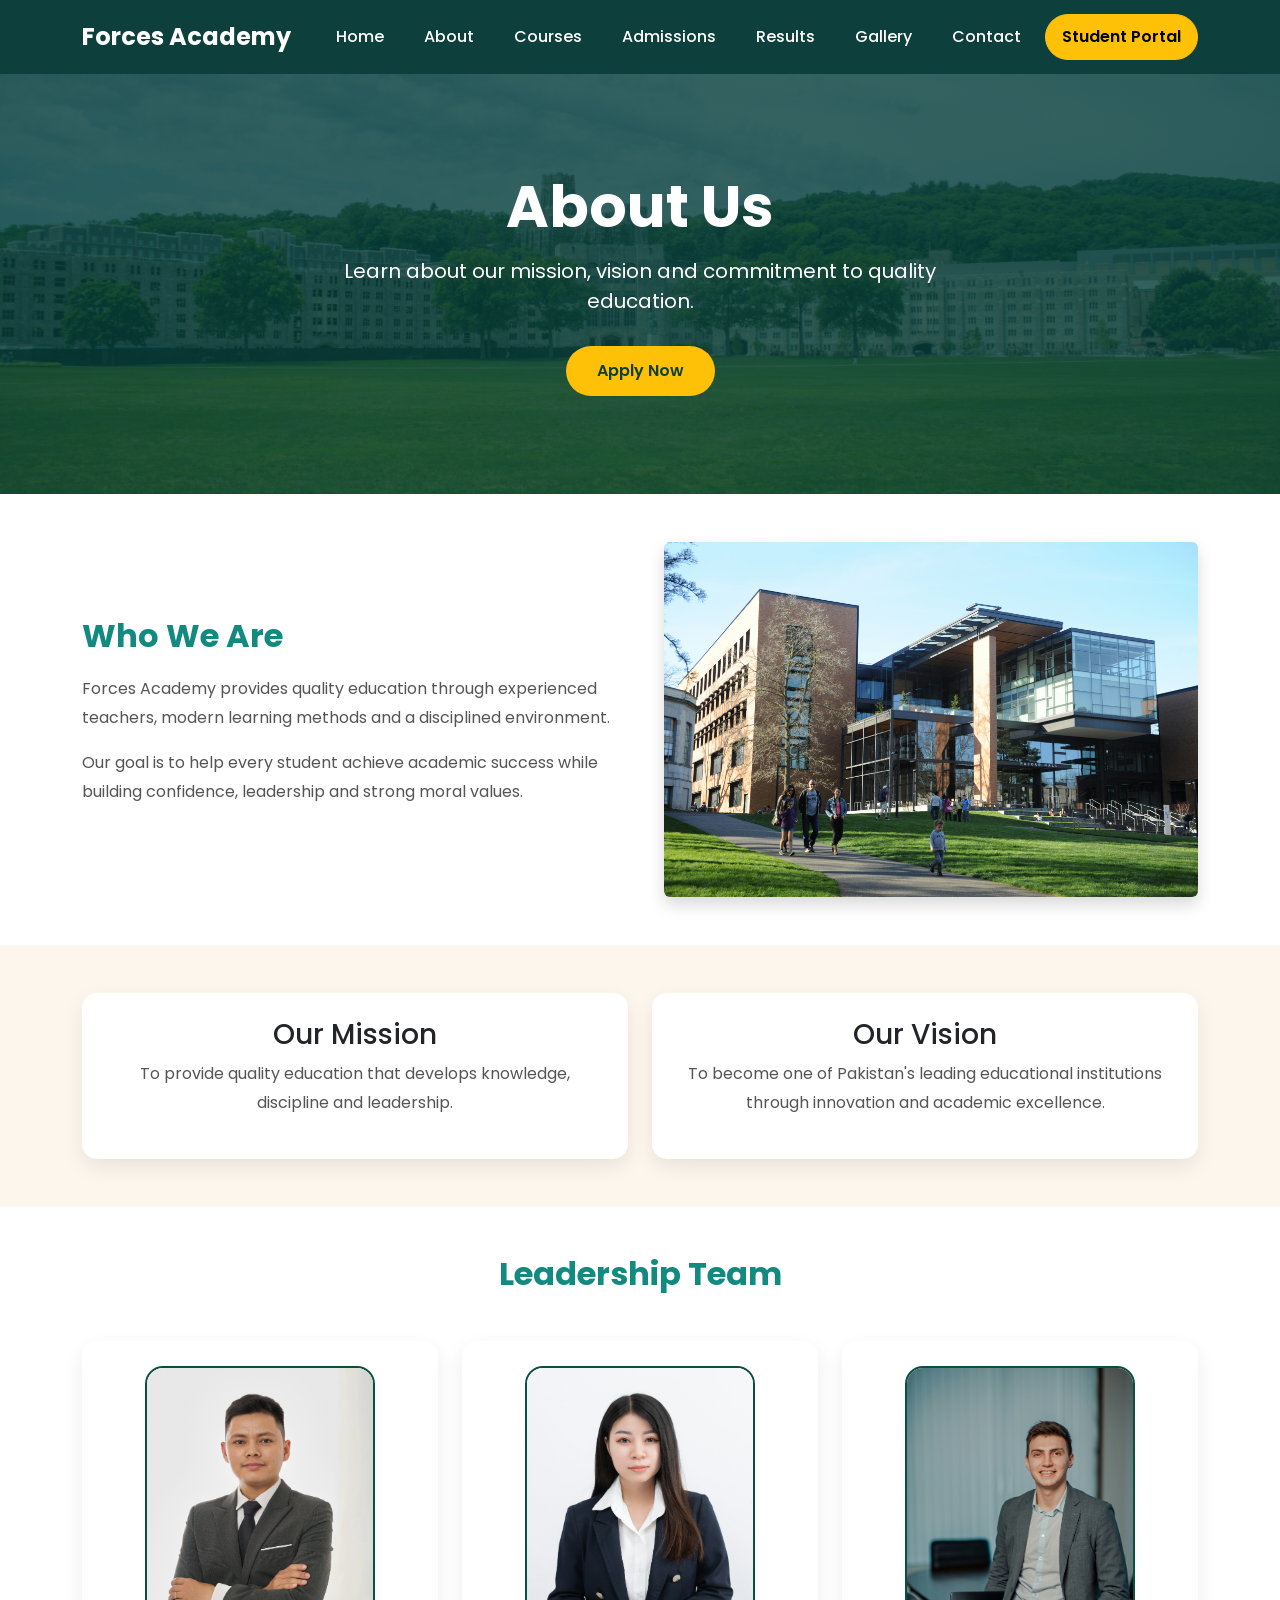
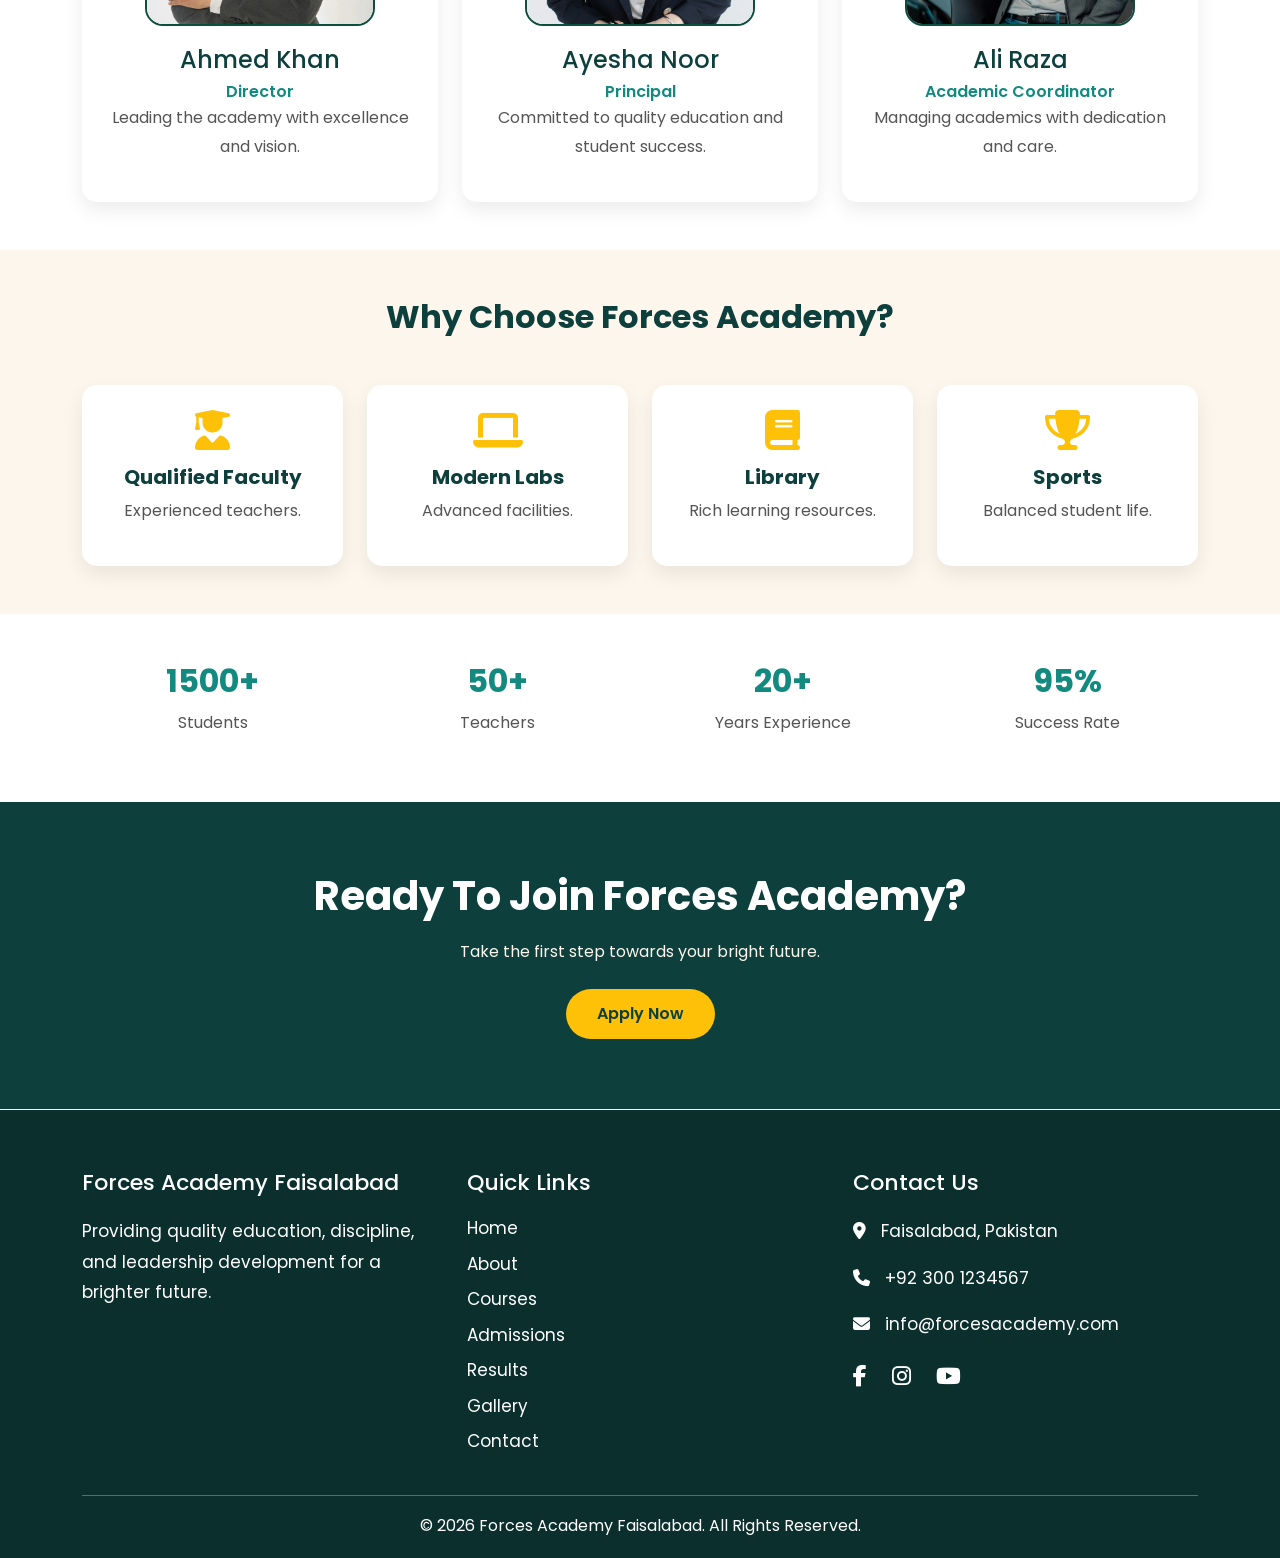
==== about.html @ d1ed2ea7 "Updated home stats section with animated counters" ====
<!DOCTYPE html>
<html lang="en">
<head>
  <meta charset="UTF-8">
  <meta name="viewport" content="width=device-width, initial-scale=1.0">
  <title>About - Forces Academy</title>

  <link href="https://cdn.jsdelivr.net/npm/bootstrap@5.3.7/dist/css/bootstrap.min.css" rel="stylesheet">
  <link rel="stylesheet" href="css/style.css">
  <link rel="stylesheet" href="https://cdnjs.cloudflare.com/ajax/libs/font-awesome/6.5.2/css/all.min.css">
<link rel="preconnect" href="https://fonts.googleapis.com">
<link rel="preconnect" href="https://fonts.gstatic.com" crossorigin>
<link href="https://fonts.googleapis.com/css2?family=Poppins:wght@300;400;500;600;700&display=swap" rel="stylesheet">
</head>
<body>
<!-- Navbar -->
<nav class="navbar navbar-expand-lg custom-navbar">

    <div class="container">

        <!-- Logo -->
        <a class="navbar-brand fw-bold" href="index.html">
            Forces Academy
        </a>

        <!-- Mobile Hamburger Button -->
        <button class="navbar-toggler" type="button"
                data-bs-toggle="collapse"
                data-bs-target="#navMenu">

            <span class="navbar-toggler-icon"></span>

        </button>

        <!-- Navigation Links -->
        <div class="collapse navbar-collapse" id="navMenu">

            <ul class="navbar-nav ms-auto align-items-lg-center gap-lg-2">

                <li class="nav-item">
                    <a class="nav-link active" href="index.html">Home</a>
                </li>

                <li class="nav-item">
                    <a class="nav-link" href="about.html">About</a>
                </li>

                <li class="nav-item">
                    <a class="nav-link" href="courses.html">Courses</a>
                </li>

                <li class="nav-item">
                    <a class="nav-link" href="admissions.html">Admissions</a>
                </li>

                <li class="nav-item">
                    <a class="nav-link" href="results.html">Results</a>
                </li>

                <li class="nav-item">
                    <a class="nav-link" href="gallery.html">Gallery</a>
                </li>

                <li class="nav-item">
                    <a class="nav-link" href="contact.html">Contact</a>
                </li>

                <!-- Student Portal Button -->
                <li class="nav-item">
                    <a class="btn btn-warning fw-semibold px-3" href="#">
                        Student Portal
                    </a>
                </li>

            </ul>

        </div>

    </div>

</nav>
<!-- ================= about ================= -->
<!-- ================= ABOUT PAGE BANNER ================= -->

<section class="page-banner">

    <div class="banner-overlay"></div>

    <div class="container banner-content text-center">

        <h1>About Us</h1>

        <p>
            Learn about our mission, vision and commitment to quality education.
        </p>

        <a href="admissions.html" class="btn banner-btn">
            Apply Now
        </a>

    </div>

</section>

<!-- ================= WHO WE ARE ================= -->

<section class="section-light py-5">

<div class="container">

<div class="row align-items-center g-5">

<div class="col-lg-6">

<h2 class="section-heading">Who We Are</h2>

<p>
Forces Academy provides quality education through experienced teachers,
modern learning methods and a disciplined environment.
</p>

<p>
Our goal is to help every student achieve academic success while building
confidence, leadership and strong moral values.
</p>

</div>

<div class="col-lg-6">

<img src="images/about.jpg"
class="img-fluid rounded shadow"
alt="About Academy">

</div>

</div>

</div>

</section>

<!-- ================= MISSION & VISION ================= -->

<section class="section-grey py-5">

<div class="container">

<div class="row g-4">

<div class="col-md-6">

<div class="info-card">

<h3>Our Mission</h3>

<p>
To provide quality education that develops knowledge,
discipline and leadership.
</p>

</div>

</div>

<div class="col-md-6">

<div class="info-card">

<h3>Our Vision</h3>

<p>
To become one of Pakistan's leading educational institutions
through innovation and academic excellence.
</p>

</div>

</div>

</div>

</div>

</section>

<!-- ================= LEADERSHIP ================= -->

<section class="section-light py-5">

<div class="container">

<h2 class="section-heading text-center mb-5">

Leadership Team

</h2>

<div class="row g-4">

<div class="col-md-4">

<div class="team-card">

<img src="images/director.jpg"
alt="Director">

<h4>Ahmed Khan</h4>

<span>Director</span>

<p>
Leading the academy with excellence and vision.
</p>

</div>

</div>

<div class="col-md-4">

<div class="team-card">

<img src="images/principal.jpg"
alt="Principal">

<h4>Ayesha Noor</h4>

<span>Principal</span>

<p>
Committed to quality education and student success.
</p>

</div>

</div>

<div class="col-md-4">

<div class="team-card">

<img src="images/coordinator.jpg"
alt="Coordinator">

<h4>Ali Raza</h4>

<span>Academic Coordinator</span>

<p>
Managing academics with dedication and care.
</p>

</div>

</div>

</div>

</div>

</section>

<!-- ================= WHY CHOOSE US ================= -->

<section class="section-grey py-5">

<div class="container">

<h2 class="section-heading text-center mb-5">

Why Choose Forces Academy?

</h2>

<div class="row g-4">

<div class="col-md-3">

<div class="feature-card">

<i class="fas fa-user-graduate"></i>

<h5>Qualified Faculty</h5>

<p>Experienced teachers.</p>

</div>

</div>

<div class="col-md-3">

<div class="feature-card">

<i class="fas fa-laptop"></i>

<h5>Modern Labs</h5>

<p>Advanced facilities.</p>

</div>

</div>

<div class="col-md-3">

<div class="feature-card">

<i class="fas fa-book"></i>

<h5>Library</h5>

<p>Rich learning resources.</p>

</div>

</div>

<div class="col-md-3">

<div class="feature-card">

<i class="fas fa-trophy"></i>

<h5>Sports</h5>

<p>Balanced student life.</p>

</div>

</div>

</div>

</div>

</section>

<!-- ================= STATISTICS ================= -->

<section class="section-light py-5">

<div class="container">

<div class="row text-center">

<div class="col-6 col-md-3">

<h2>1500+</h2>

<p>Students</p>

</div>

<div class="col-6 col-md-3">

<h2>50+</h2>

<p>Teachers</p>

</div>

<div class="col-6 col-md-3">

<h2>20+</h2>

<p>Years Experience</p>

</div>

<div class="col-6 col-md-3">

<h2>95%</h2>

<p>Success Rate</p>

</div>

</div>

</div>

</section>

<!-- ================= CALL TO ACTION ================= -->

<section class="cta-section">

<div class="container text-center">

<h2>

Ready To Join Forces Academy?

</h2>

<p>

Take the first step towards your bright future.

</p>

<a href="admissions.html"
class="btn banner-btn">

Apply Now

</a>

</div>

</section>
<!-- Footer -->
<footer class="site-footer">
  <div class="container">

    <div class="footer-content">

      <!-- About -->
      <div class="footer-col">

        <h3>Forces Academy Faisalabad</h3>

        <p>
          Providing quality education, discipline, and leadership development
          for a brighter future.
        </p>

      </div>

      <!-- Quick Links -->
      <div class="footer-col">

        <h3>Quick Links</h3>

        <ul class="footer-links">

          <li><a href="index.html">Home</a></li>

          <li><a href="about.html">About</a></li>

          <li><a href="courses.html">Courses</a></li>

          <li><a href="admissions.html">Admissions</a></li>

          <li><a href="results.html">Results</a></li>

          <li><a href="gallery.html">Gallery</a></li>

          <li><a href="contact.html">Contact</a></li>

        </ul>

      </div>

      <!-- Contact -->
      <div class="footer-col">

        <h3>Contact Us</h3>

        <p>
          <i class="fas fa-map-marker-alt"></i>
          Faisalabad, Pakistan
        </p>

        <p>
          <i class="fas fa-phone"></i>
          +92 300 1234567
        </p>

        <p>
          <i class="fas fa-envelope"></i>
          info@forcesacademy.com
        </p>

        <div class="social-links">

          <!-- Facebook -->
          <a href="https://www.facebook.com/forcesacademyfaisalabad"
             target="_blank"
             aria-label="Facebook">

             <i class="fab fa-facebook-f"></i>

          </a>

          <!-- Instagram -->
          <a href="https://www.instagram.com/forcesacademyfaisalabad"
             target="_blank"
             aria-label="Instagram">

             <i class="fab fa-instagram"></i>

          </a>

          <!-- YouTube -->
          <a href="https://www.youtube.com/@forcesacademyfaisalabad"
             target="_blank"
             aria-label="YouTube">

             <i class="fab fa-youtube"></i>

          </a>

        </div>

      </div>

    </div>

    <div class="footer-bottom">

      <p>&copy; 2026 Forces Academy Faisalabad. All Rights Reserved.</p>

    </div>

  </div>
</footer>
<script src="https://cdn.jsdelivr.net/npm/bootstrap@5.3.7/dist/js/bootstrap.bundle.min.js"></script>
<script src="js/main.js"></script>

</body>
---- css/style.css ----
*{
    margin:0;
    padding:0;
    box-sizing:border-box;
}

body{
    font-family:'Poppins',sans-serif;
}
.btn-warning{
    border-radius:30px;
    padding:10px 25px;
}

.btn-outline-light{
    border-radius:30px;
    padding:10px 25px;
}

/* Navbar */

.custom-navbar{
    background-color: #0d3f3c;
    padding: 14px 0;
    
}

.custom-navbar .navbar-brand{
    color: #ffffff;
    font-weight: 700;
    font-size: 24px;   
}

.custom-navbar .navbar-brand:hover{
    color: #ffffff;
}

.custom-navbar .navbar-nav{
    gap: 9px;   /* links ke darmiyan controlled gap */
}

.custom-navbar .nav-link{
    color: #ffffff !important;
    font-size: 1rem;
    font-weight: 500;
    margin: 0 8px;
}
.custom-navbar .nav-link:hover{
    color: #ffc107 !important;
}

.portal-btn{
    background-color: #ffc107;
    color: #000;
    font-weight: 600;
    padding: 10px 22px;
    border-radius: 30px;
    text-decoration: none;
    margin-left: 18px;
    display: inline-block;
}

.portal-btn:hover{
    background-color: #e0a800;
    color: #000;
}
/*=========================================
            HERO SECTION
=========================================*/

.hero-section{
    position:relative;
   background: url("../images/banner.jpg") center center/cover no-repeat;
    min-height:90vh;
    display:flex;
    align-items:center;
    overflow:hidden;
    animation:heroZoom 18s ease-in-out infinite alternate;
}

.hero-content{
    position:relative;
    z-index:2;
    padding:120px 0 100px;
}

.hero-tag{
    display:inline-block;
    background:#FFC107;
    color:#0D3F3C;
    padding:8px 18px;
    border-radius:30px;
    font-weight:600;
    margin-bottom:20px;
}

.hero-section h1{
    color:#fff;
    font-size:55px;
    font-weight:700;
    line-height:1.2;
    margin-bottom:20px;
    text-shadow:0 4px 15px rgba(0,0,0,.35);
}

.hero-section p{
    color:#FDF6EC;
    font-size:18px;
    margin-bottom:30px;
    max-width:600px;
}

.hero-buttons{
    display:flex;
    gap:15px;
    flex-wrap:wrap;
}

.hero-btn-outline{
    border:2px solid #fff;
    color:#fff;
    padding:12px 28px;
    border-radius:30px;
    text-decoration:none;
    transition:.3s;
}

.hero-btn-outline:hover{
    background:#fff;
    color:#0D3F3C;
    transform:translateY(-3px);
}



/*=========================================
            HERO CARD
=========================================*/

.hero-card{
    background:rgba(255,255,255,.12);
    backdrop-filter:blur(10px);
    border:1px solid rgba(255,255,255,.25);
    border-radius:20px;
    padding:35px;
    color:#fff;
    box-shadow:0 10px 25px rgba(0,0,0,.25);
    animation:floatCard 4s ease-in-out infinite;
}

.hero-card h3{
    margin:15px 0;
    font-weight:700;
}

.hero-card hr{
    border-color:rgba(255,255,255,.3);
}

.hero-list{
    display:flex;
    justify-content:space-between;
    text-align:center;
    margin-top:20px;
}

.hero-list h4{
    color:#FFC107;
    font-weight:700;
}

.hero-list span{
    font-size:14px;
}


/*=========================================
            QUICK STATS
=========================================*/

.quick-stats{
    margin-top:-70px;
    position:relative;
    z-index:10;
}

.stat-card{
    background:#fff;
    padding:24px;
    border-radius:18px;
    text-align:center;
    box-shadow:0 8px 20px rgba(0,0,0,.08);
    transition:.3s;
    height:100%;
}

.stat-card:hover{
    background:#0D3F3C;
    transform:translateY(-10px) scale(1.03);
    box-shadow:0 18px 35px rgba(0,0,0,.18);
}

.stat-card i{
    font-size:34px;
    color:#128A80;
    margin-bottom:18px;
    transition:.4s;
}
.stat-card h3{
    color:#0D3F3C;
    font-weight:700;
}

.stat-card p{
    color:#666;
    margin:0;
}

.stat-card:hover i,
.stat-card:hover h3,
.stat-card:hover p{
    color:#fff;
}

.stat-card:hover i{
   transform:translateY(-6px);
}

.stat-card h3{
    font-size:34px;
    font-weight:700;
    transition:.3s;
}

.stat-card p{
    font-size:16px;
    margin:0;
}
/*=========================================
            HOME LIST
=========================================*/

.home-list{
    list-style:none;
    padding:0;
    margin:25px 0;
}

.home-list li{
    margin-bottom:12px;
    color:#555;
}

.home-list i{
    color:#128A80;
    margin-right:10px;
}


/*=========================================
            FEATURE CARD
=========================================*/

.feature-card,
.mini-course-card,
.achievement-card{
    background:#fff;
    padding:30px 25px;
    border-radius:18px;
    text-align:center;
    box-shadow:0 8px 20px rgba(0,0,0,.08);
    transition:.3s;
    height:100%;
}

.feature-card:hover,
.mini-course-card:hover,
.achievement-card:hover{
    background:#0D3F3C;
    transform:translateY(-8px);
}

.feature-card i{
    font-size:40px;
    color:#128A80;
    margin-bottom:15px;
}

.feature-card h5,
.mini-course-card h4,
.achievement-card h2{
    color:#0D3F3C;
    font-weight:700;
}

.feature-card p,
.mini-course-card p,
.achievement-card p{
    color:#666;
}

.feature-card:hover i,
.feature-card:hover h5,
.feature-card:hover p,
.mini-course-card:hover h4,
.mini-course-card:hover p,
.achievement-card:hover h2,
.achievement-card:hover p{
    color:#fff;
}


/*=========================================
            TESTIMONIAL
=========================================*/

.testimonial-box{
    background:#fff;
    max-width:750px;
    margin:auto;
    padding:40px;
    border-radius:20px;
    box-shadow:0 8px 20px rgba(0,0,0,.08);
}

.testimonial-box p{
    font-size:18px;
    color:#555;
    font-style:italic;
}

.testimonial-box h5{
    color:#0D3F3C;
    margin-top:20px;
}

.rating{
    color:#FFC107;
    font-size:22px;
}


/*=========================================
            GALLERY PREVIEW
=========================================*/

.gallery-preview{
    width:100%;
    height:260px;
    object-fit:cover;
    transition:.4s;
    box-shadow:0 8px 20px rgba(0,0,0,.08);
}

.gallery-preview:hover{
    transform:scale(1.05);
}


/*=========================================
            LINKS
=========================================*/

.view-link{
    color:#128A80;
    font-weight:600;
    text-decoration:none;
}

.view-link:hover{
    color:#0D3F3C;
}


/*=========================================
            RESPONSIVE
=========================================*/

@media(max-width:991px){

.hero-section{
    text-align:center;
}

.hero-section h1{
    font-size:40px;
}

.hero-card{
    margin-top:40px;
}

.quick-stats{
    margin-top:40px;
}

.hero-list{
    gap:20px;
}

}

@media(max-width:768px){

.hero-section h1{
    font-size:32px;
}

.hero-section p{
    font-size:16px;
}

.hero-buttons{
    justify-content:center;
}

.hero-list{
    flex-direction:column;
    gap:15px;
}

.testimonial-box{
    padding:25px;
}
}
@keyframes heroZoom{

0%{
    background-size:100%;
}

100%{
    background-size:110%;
}

}
@keyframes floatCard{

0%{
    transform:translateY(0);
}

50%{
    transform:translateY(-12px);
}

100%{
    transform:translateY(0);
}

}
/* =====================================================
   ABOUT PAGE CSS
===================================================== */

/* ---------- Banner ---------- */

.page-banner{
    position:relative;
    height:420px;

    background-image:
    linear-gradient(rgba(13,63,60,.65),rgba(13,63,60,.65)),
    url("../images/banner.jpg");

    background-size:cover;
    background-position:center;
    background-repeat:no-repeat;

    display:flex;
    justify-content:center;
    align-items:center;
    text-align:center;

}

.banner-overlay{
    position:absolute;
    inset:0;
    background:rgba(3,67,62,.40);
}

.banner-content{
    position:relative;
    z-index:1;
    color:#fff;
}

.banner-content h1{
    font-size:58px;
    font-weight:700;
}

.banner-content p{
    font-size:20px;
    margin:15px auto 30px;
    max-width:650px;
}

.banner-btn{
    background:#FFC107;
    color:#0D3F3C;
    font-weight:600;
    padding:12px 35px;
    border-radius:30px;
}

.banner-btn:hover{
    background:#e6ac00;
    color:#fff;
    transform:translateY(-3px);
box-shadow:0 10px 20px rgba(0,0,0,.25);
}

/* ---------- Sections ---------- */

.section-light{
    background:#fff;
    padding:80px 0;
}

.section-grey{
    background:#FDF6EC;
    padding:80px 0;
}

.section-heading{
    color:#0D3F3C;
    font-weight:700;
    margin-bottom:20px;
}

.section-light p,
.section-grey p{
    color:#555;
    line-height:1.8;
}

/* ---------- Cards ---------- */

.info-card,
.team-card,
.feature-card{

    background:#fff;

    border-radius:15px;

    padding:25px;

    box-shadow:0 8px 20px rgba(0,0,0,.08);

    text-align:center;

    transition:.3s;

    height:100%;
}

.info-card:hover,
.team-card:hover,
.feature-card:hover{

    transform:translateY(-8px);

}

/* ---------- Leadership ---------- */

/* ===== Leadership Team Images ===== */

.team-card img{
    width:230px;
    height:260px;
    object-fit:cover;
    object-position:top;
    border-radius:15px;
    border:2px solid #0b4f3e;
    margin-bottom:20px;
    transition:.3s;
}

.team-card img:hover{
    transform:scale(1.03);

}

.team-card h4{

    color:#0D3F3C;

    margin-bottom:5px;

}

.team-card span{

    color:#128A80;

    font-weight:600;

}

/* ---------- Features ---------- */

.feature-card i{

    font-size:40px;

    color:#FFC107;

    margin-bottom:15px;

}

.feature-card h5{

    color:#0D3F3C;

}

/* ---------- Statistics ---------- */

.section-light h2{

    color:#128A80;

    font-weight:700;

}

/* ---------- CTA ---------- */

.cta-section{

    background:linear-gradient(135deg,#128A80,#0D3F3C);

    color:#fff;

    text-align:center;

    padding:80px 20px;

}

.cta-section h2{

    font-size:40px;

    margin-bottom:15px;

}

.cta-section p{

    color:#eee;

    margin-bottom:25px;

}

/* ---------- Responsive ---------- */

@media(max-width:768px){

.page-banner{

height:300px;

}

.banner-content h1{

font-size:38px;

}

.banner-content p{

font-size:16px;

}

.team-card img{

width:150px;

height:150px;

}

}
/*==================================================
                COURSES PAGE CSS
==================================================*/

/* Sections */

.section-light{
    background:#fff;
    padding:80px 0;
}

.section-cream{
    background:#FDF6EC;
    padding:80px 0;
}

.section-heading{
    color:#0D3F3C;
    font-weight:700;
    margin-bottom:20px;
}

.section-text{
    max-width:700px;
    margin:auto;
    color:#555;
}

/* Banner Buttons */

.banner-buttons{
    margin-top:25px;
}

.banner-btn{
    background:#FFC107;
    color:#0D3F3C;
    border-radius:30px;
    padding:12px 30px;
    font-weight:600;
}

.banner-btn:hover{
    background:#e6ac00;
    color:#fff;
}

.banner-btn-outline{
    border:2px solid #fff;
    color:#fff;
    border-radius:30px;
    padding:12px 30px;
}

.banner-btn-outline:hover{
    background:#fff;
    color:#0D3F3C;
}

/* Search */

.search-box{
    display:flex;
    gap:10px;
    max-width:650px;
    margin:auto;
}

.search-box input{
    border-radius:30px;
    padding:12px 20px;
}

.search-btn{
    background:#0D3F3C;
    color:#fff;
    border-radius:30px;
    padding:12px 30px;
}

.search-btn:hover{
    background:#128A80;
}

/* Course Cards */

.course-card{
    background:#fff;
    border-top:5px solid #128A80;
    border-radius:15px;
    padding:20px;
    box-shadow:0 10px 25px rgba(0,0,0,.08);
    transition:.3s;
    height:100%;
}

.course-card:hover{
    transform:translateY(-8px);
    box-shadow:0 15px 35px rgba(18,138,128,.25);
}

.course-card img{
    width:100%;
    height:200px;
    object-fit:cover;
    border-radius:10px;
    margin:15px 0;
    transition:.4s;
}

.course-card:hover img{
    transform:scale(1.05);
}

.course-card h4{
    color:#0D3F3C;
    font-weight:700;
}

.course-card p{
    color:#666;
}

.course-card ul{
    padding-left:18px;
    color:#555;
}

.course-card .badge{
    font-size:13px;
    padding:8px 12px;
}

.course-btn{
    width:100%;
    margin-top:10px;
    background:#128A80;
    color:#fff;
    border-radius:30px;
    font-weight:600;
}

.course-btn:hover{
    background:#0D3F3C;
    color:#fff;
}

/* Feature Cards */

.feature-card{
    background:#fff;
    padding:25px;
    border-radius:15px;
    text-align:center;
    box-shadow:0 8px 20px rgba(0,0,0,.08);
    transition:.3s;
    height:100%;
}

.feature-card:hover{
    transform:translateY(-8px);
}

.feature-card i{
    font-size:40px;
    color:#FFC107;
    margin-bottom:15px;
}

.feature-card h5{
    color:#0D3F3C;
}

/* CTA */

.cta-section{
    background:linear-gradient(135deg,#128A80,#0D3F3C);
    color:#fff;
    text-align:center;
    padding:80px 20px;
}

.cta-section h2{
    font-weight:700;
}

.cta-section p{
    margin:20px auto;
    max-width:650px;
    color:#f5f5f5;
}

/* Responsive */

@media(max-width:768px){

.search-box{
    flex-direction:column;
}

.search-btn{
    width:100%;
}

.banner-btn,
.banner-btn-outline{
    width:100%;
    margin-top:10px;
}
.course-card img{
    height:180px;
}

}

/* =========================================
           ADMISSIONS PAGE CSS
========================================= */
/*How To Apply*/

.apply-step{

background:#fff;
padding:25px;
border-radius:20px;
text-align:center;
border-bottom:5px solid #128A80;
box-shadow:0 10px 25px rgba(0,0,0,.08);
transition:.3s;
}
.apply-step:hover{
transform:translateY(-8px);
background:#0D3F3C;
color:white;

}
.apply-step h3{
font-size:40px;
color:#FFC107;
font-weight:700;

}

.apply-step h5{
color:#0D3F3C;
font-weight:700;

}

.apply-step:hover h5{
color:#FFC107;
}
/* Admission Cards */

.admission-card{
    background:#fff;
    padding:25px;
    border-radius:15px;
    border-left:5px solid #128A80;
    box-shadow:0 8px 20px rgba(0,0,0,.08);
    height:100%;
    transition:.3s;
}

.admission-card:hover{
    transform:translateY(-7px);
    box-shadow:0 12px 25px rgba(18,138,128,.25);
}

.admission-card h4{
    color:#0D3F3C;
    font-weight:700;
}

.admission-card p{
    color:#666;
}

.admission-card span{
    display:inline-block;
    background:#FFC107;
    color:#0D3F3C;
    padding:7px 15px;
    border-radius:20px;
    font-weight:600;
    margin-top:10px;
}

/* Documents */

.documents-box{

background:#0D3F3C;

padding:35px;

border-radius:20px;

box-shadow:0 10px 25px rgba(0,0,0,.15);

max-width:650px;

margin:auto;

}

.documents-box li{

color:white;

font-size:18px;

padding:15px;

border-bottom:1px solid rgba(255,255,255,.2);

}
.documents-box li:last-child{

border:none;

}

/* Fee Table */
.table{
    background:#fff;
    border-radius:12px;
    overflow:hidden;
}

.table th{
    background:#0D3F3C;
    color:#fff;
}

.table td{
    padding:15px;
}

.table tr:hover{
    background:#FDF6EC;
}
.scholarship{
    display:block;
    width:max-content;
    margin:25px auto 0;
    background:#128A80;
    color:#fff;
    padding:10px 25px;
    border-radius:30px;
    font-weight:600;
}

/* Timeline */

.timeline-box{
    display:flex;
    justify-content:center;
    gap:25px;
    margin-top:40px;
    flex-wrap:wrap;
}
.timeline-box div{
    background:#fff;
    width:250px;
    padding:25px;
    text-align:center;
    border-radius:15px;
    border-top:5px solid #FFC107;
    box-shadow:0 8px 20px rgba(0,0,0,.08);
}

.timeline-box h5{
    color:#0D3F3C;
    font-weight:700;
}

/* FAQ */

.accordion-button{
    font-weight:600;
    color:#0D3F3C;
    background:#fff;
}

.accordion-button:not(.collapsed){
    background:#FDF6EC;
    color:#0D3F3C;
}
/* CTA */

.cta-section{
    background:linear-gradient(135deg,#128A80,#0D3F3C);
    color:white;
    padding:70px 20px;
    text-align:center;
}

.cta-section h2{
    font-weight:700;
}


/* Mobile */

@media(max-width:768px){

.timeline-box div{
    width:100%;
}

.documents-box{
    padding:20px;
}

}
/*=========================================
            RESULTS PAGE CSS
=========================================*/

/* ---------- Result Search ---------- */

.result-search-card{
    background:#fff;
    max-width:900px;
    margin:auto;
    padding:40px;
    border-radius:20px;
    box-shadow:0 10px 25px rgba(0,0,0,.08);
}

.result-search-card input,
.result-search-card select{
    height:50px;
    border-radius:10px;
}

.result-search-card button{
    min-width:220px;
}
/* ---------- Result Cards ---------- */

.result-card{
    background:#fff;
    border-top:5px solid #128A80;
    border-radius:15px;
    padding:30px;
    text-align:center;
    box-shadow:0 8px 20px rgba(0,0,0,.08);
    transition:.3s;
    height:100%;
}

.result-card:hover{
    transform:translateY(-8px);
    box-shadow:0 12px 28px rgba(18,138,128,.25);
}

.result-card h3{
    color:#128A80;
    font-size:45px;
    font-weight:700;
}

.result-card h5{
    color:#0D3F3C;
    margin:15px 0;
}

.result-card span{
    display:inline-block;
    margin-top:12px;
    background:#FFC107;
    color:#0D3F3C;
    padding:8px 18px;
    border-radius:20px;
    font-weight:600;
}


/*============== Result Table ==============*/

.result-table{
    background:#FDF6EC;
    border-radius:15px;
    overflow:hidden;
    box-shadow:0 8px 20px rgba(0,0,0,.08);
}

/* Table Header */
.result-table thead{
    background:#0D3F3C;
}

.result-table thead th{
    background:#0D3F3C;
    color:#ffffff;
    padding:15px;
    vertical-align:middle;
    border:none;
}

/* Table Body */
.result-table tbody td{
    background:#FDF6EC;
    padding:15px;
    vertical-align:middle;
}

.result-table tbody tr{
    background:#FDF6EC;
}

.result-table tbody tr:hover{
    background:#F8EEDB;
}
.status{
    padding:6px 15px;
    border-radius:20px;
    color:#fff;
    font-size:14px;
    font-weight:600;
}

.pass{
    background:#128A80;
}

/* ---------- Top Performers ---------- */

.topper-card{
    background:#fff;
    border-radius:18px;
    padding:30px;
    text-align:center;
    box-shadow:0 10px 25px rgba(0,0,0,.08);
    transition:.3s;
    height:100%;
}

.topper-card:hover{
    transform:translateY(-8px);
}

.topper-card img{
    width:170px;
    height:170px;
    object-fit:cover;
    object-position:top;
    border-radius:15px;
    border:4px solid #128A80;
    margin-bottom:20px;
}

.topper-card h4{
    color:#0D3F3C;
    font-weight:700;
}

.topper-card span{
    color:#666;
}

.topper-card h3{
    margin-top:15px;
    color:#FFC107;
    font-size:35px;
}


/* ---------- Statistics ---------- */

.stats-card{
    background:#0D3F3C;
    color:#fff;
    border-radius:15px;
    padding:30px;
    text-align:center;
    transition:.3s;
    height:100%;
}

.stats-card:hover{
    background:#128A80;
    transform:translateY(-8px);
}

.stats-card h2{
    color:#FFC107;
    font-size:42px;
    font-weight:700;
}

.stats-card p{
    margin:0;
    color:#fff;
    font-size:18px;
}

/* ---------- Testimonials ---------- */

.testimonial-card{
    background:#fff;
    padding:30px;
    border-radius:15px;
    box-shadow:0 8px 20px rgba(0,0,0,.08);
    border-left:5px solid #FFC107;
    height:100%;
    transition:.3s;
}

.testimonial-card:hover{
    transform:translateY(-8px);
}

.testimonial-card p{
    font-style:italic;
    color:#555;
}

.testimonial-card h5{
    color:#0D3F3C;
    margin-top:20px;
    margin-bottom:5px;
}

.testimonial-card span{
    color:#128A80;
}


/* ---------- Responsive ---------- */

@media(max-width:768px){

.result-search-card{
    padding:25px;
}

.result-card,
.topper-card,
.stats-card,
.testimonial-card{
    margin-bottom:20px;
}

.topper-card img{
    width:150px;
    height:150px;
}
/*=========================================
            PRINT STYLE
=========================================*/

@media print{

.no-print{
    display:none !important;
}

}
}
/*=========================================
            GALLERY MENU
=========================================*/

.gallery-menu{
    display:flex;
    justify-content:center;
    gap:15px;
    flex-wrap:wrap;
}

.gallery-menu button{
    background:#fff;
    color:#0D3F3C;
    border:2px solid #0D3F3C;
    padding:10px 22px;
    border-radius:30px;
    font-weight:600;
    transition:.3s;
}

.gallery-menu button:hover,
.gallery-menu .active{
    background:#0D3F3C;
    color:#fff;
}


/*=========================================
            GALLERY CARD
=========================================*/

.gallery-card{
    position:relative;
    overflow:hidden;
    border-radius:18px;
    box-shadow:0 10px 20px rgba(0,0,0,.12);
}

.gallery-card img{
    width:100%;
    height:260px;
    object-fit:cover;
    transition:.5s;
}

.gallery-card:hover img{
    transform:scale(1.08);
}


/*=========================================
            IMAGE OVERLAY
=========================================*/

.gallery-overlay{
    position:absolute;
    inset:0;
    background:rgba(3,67,62,.65);
    display:flex;
    align-items:center;
    justify-content:center;
    opacity:0;
    transition:.4s;
}

.gallery-card:hover .gallery-overlay{
    opacity:1;
}

.gallery-overlay h5{
    color:#fff;
    font-size:24px;
    font-weight:700;
}


/*=========================================
            STUDENT LIFE
=========================================*/

.section-light img{
    border-radius:18px;
}

.section-light .banner-btn{
    margin-top:15px;
}
/*=========================================
            CONTACT CARDS
=========================================*/

.contact-card{
    background:#fff;
    padding:30px 20px;
    border-radius:18px;
    text-align:center;
    box-shadow:0 8px 20px rgba(0,0,0,.08);
    transition:.3s;
    height:100%;
}

.contact-card:hover{
    transform:translateY(-8px);
    background:#0D3F3C;
}

.contact-card i{
    font-size:40px;
    color:#128A80;
    margin-bottom:15px;
    transition:.3s;
}

.contact-card h4{
    color:#0D3F3C;
    font-weight:700;
    margin-bottom:10px;
}

.contact-card p{
    color:#666;
    margin:0;
}

.contact-card:hover i,
.contact-card:hover h4,
.contact-card:hover p{
    color:#fff;
}


/*=========================================
            CONTACT FORM
=========================================*/

#contact-form input,
#contact-form textarea{
    border:1px solid #ddd;
    border-radius:12px;
    padding:12px 15px;
    box-shadow:none;
}

#contact-form input:focus,
#contact-form textarea:focus{
    border-color:#128A80;
    box-shadow:0 0 8px rgba(18,138,128,.25);
}
.error{
    color:#dc3545;
    font-size:14px;
    display:block;
    margin-bottom:12px;
}

#successMessage{
    color:green;
    font-weight:600;
    margin-bottom:15px;
}

/*=========================================
            OFFICE HOURS
=========================================*/

.hours-card{
    background:#0D3F3C;
    color:#fff;
    padding:30px;
    border-radius:18px;
    text-align:center;
    transition:.3s;
    height:100%;
}

.hours-card:hover{
    background:#128A80;
    transform:translateY(-8px);
}

.hours-card h4{
    color:#FFC107;
    margin-bottom:10px;
}


/*=========================================
            WHY CONTACT US
=========================================*/

.why-card{
    background:#fff;
    padding:30px 20px;
    border-radius:18px;
    text-align:center;
    box-shadow:0 8px 20px rgba(0,0,0,.08);
    transition:.3s;
    height:100%;
}

.why-card:hover{
    transform:translateY(-8px);
    background:#0D3F3C;
}

.why-card i{
    font-size:38px;
    color:#128A80;
    margin-bottom:15px;
    transition:.3s;
}

.why-card h5{
    color:#0D3F3C;
    font-weight:700;
}

.why-card p{
    color:#666;
    margin:0;
}

.why-card:hover i,
.why-card:hover h5,
.why-card:hover p{
    color:#fff;
}


/*=========================================
                FAQ
=========================================*/

.faq-item{
    border:none;
    margin-bottom:15px;
    border-radius:12px;
    overflow:hidden;
    box-shadow:0 5px 15px rgba(0,0,0,.08);
}

.accordion-button{
    background:#fff;
    color:#0D3F3C;
    font-weight:600;
}

.accordion-button:not(.collapsed){
    background:#128A80;
    color:#fff;
}

.accordion-button:focus{
    box-shadow:none;
}

.accordion-body{
    background:#FDF6EC;
}


/*=========================================
            FOLLOW US
=========================================*/

.social-card{
    background:#fff;
    padding:30px 20px;
    border-radius:18px;
    text-align:center;
    box-shadow:0 8px 20px rgba(0,0,0,.08);
    transition:.3s;
    height:100%;
    
}

.social-card:hover{
    background:#0D3F3C;
    transform:translateY(-8px);
}

.social-card i{
    font-size:40px;
    color:#128A80;
    margin-bottom:15px;
    transition:.3s;
}

.social-card h5{
    color:#0D3F3C;
    font-weight:700;
}

.social-card p{
    color:#666;
    margin:0;
}

.social-card:hover i,
.social-card:hover h5,
.social-card:hover p{
    color:#fff;
}


/*=========================================
                CTA
=========================================*/

.cta-section{
    background:#0D3F3C;
    color:#fff;
    padding:70px 20px;
    text-align:center;
}

.cta-section h2{
    font-weight:700;
    margin-bottom:20px;
}

.cta-section p{
    max-width:700px;
    margin:0 auto 25px;
    color:#FDF6EC;
}


/*=========================================
            RESPONSIVE
=========================================*/

@media(max-width:768px){

.contact-card,
.hours-card,
.why-card,
.social-card{
    margin-bottom:20px;
}

#contact-form iframe{
    height:300px;
}

}
/*=========================================
              FOOTER
=========================================*/

.site-footer{
    background:#0A2F2D;
    color:#fff;
    padding:60px 0 20px;
    border-top:1px solid #fff;
}

.site-footer .container{
    width:90%;
    margin:auto;
}

.footer-content{
    display:flex;
    justify-content:space-between;
    gap:40px;
    flex-wrap:wrap;
}

.footer-col{
    flex:1;
    min-width:250px;
}

.footer-col h3{
    font-size:22px;
    margin-bottom:20px;
    color:#fff;
}

.footer-col p{
    font-size:17px;
    line-height:1.8;
    color:#fff;
}

/*=========================
      QUICK LINKS
=========================*/

.footer-links{
    list-style:none;
    padding:0;
    margin:0;
}

.footer-links li{
    margin-bottom:10px;
}

.footer-links a{
    color:#fff;
    text-decoration:none;
    font-size:17px;
    transition:.3s ease;
}

.footer-links a:hover{
    color:#FFC107;
    padding-left:8px;
}

/*=========================
      CONTACT
=========================*/

.footer-col i{
    margin-right:10px;
    color:#fff;
}

/*=========================
      SOCIAL ICONS
=========================*/

.social-links{
    display:flex;
    gap:15px;
    margin-top:20px;
}

.social-links a{
    color:#128A80;
    background:transparent;
    border:none;
    font-size:22px;
    transition:.3s;
}

.social-links a:hover{
    color:#FFC107;
    transform:translateY(-5px);
}

/*=========================
      FOOTER BOTTOM
=========================*/

.footer-bottom{
    text-align:center;
    border-top:1px solid rgba(255,255,255,.3);
    margin-top:30px;
    padding-top:18px;
}

.footer-bottom p{
    margin:0;
    color:#fff;
}

/*=========================
      RESPONSIVE
=========================*/

@media(max-width:768px){

    .footer-content{
        flex-direction:column;
        gap:30px;
    }

    .footer-col{
        text-align:center;
    }

    .social-links{
        justify-content:center;
    }

}
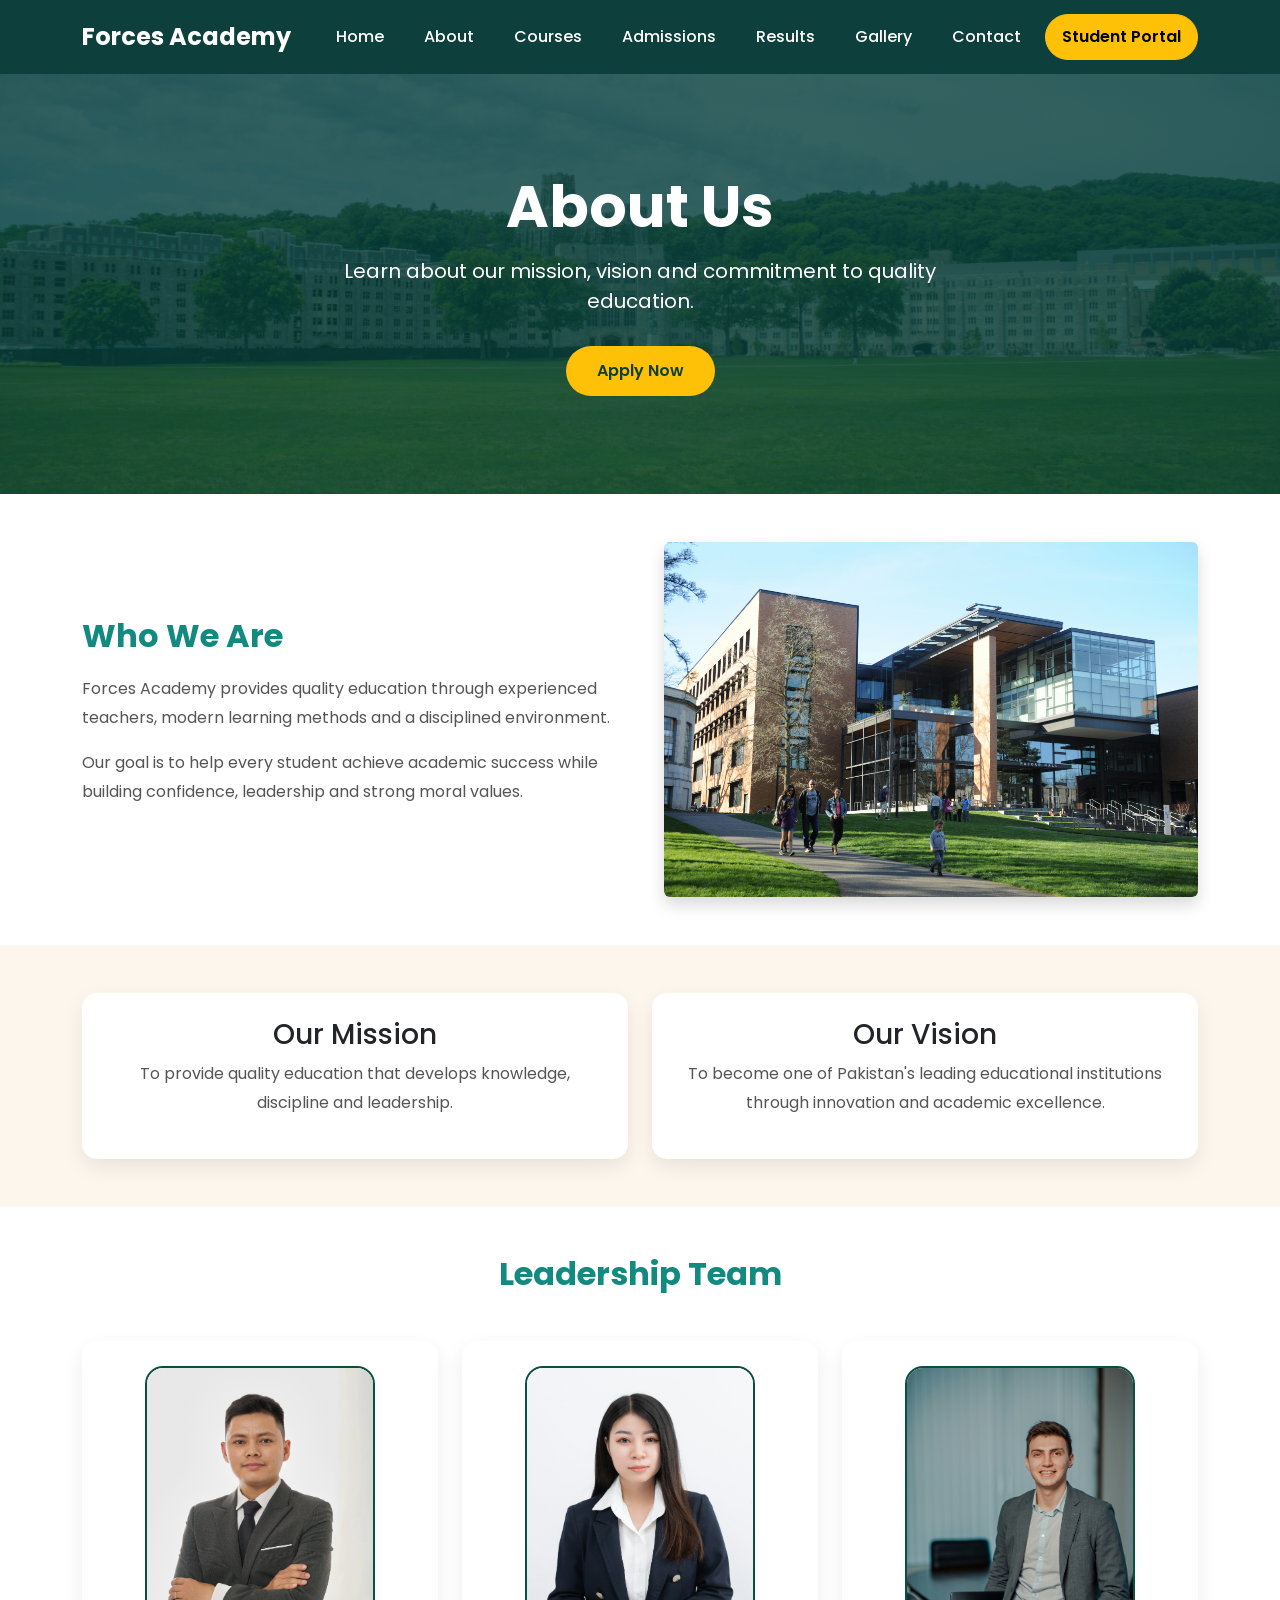
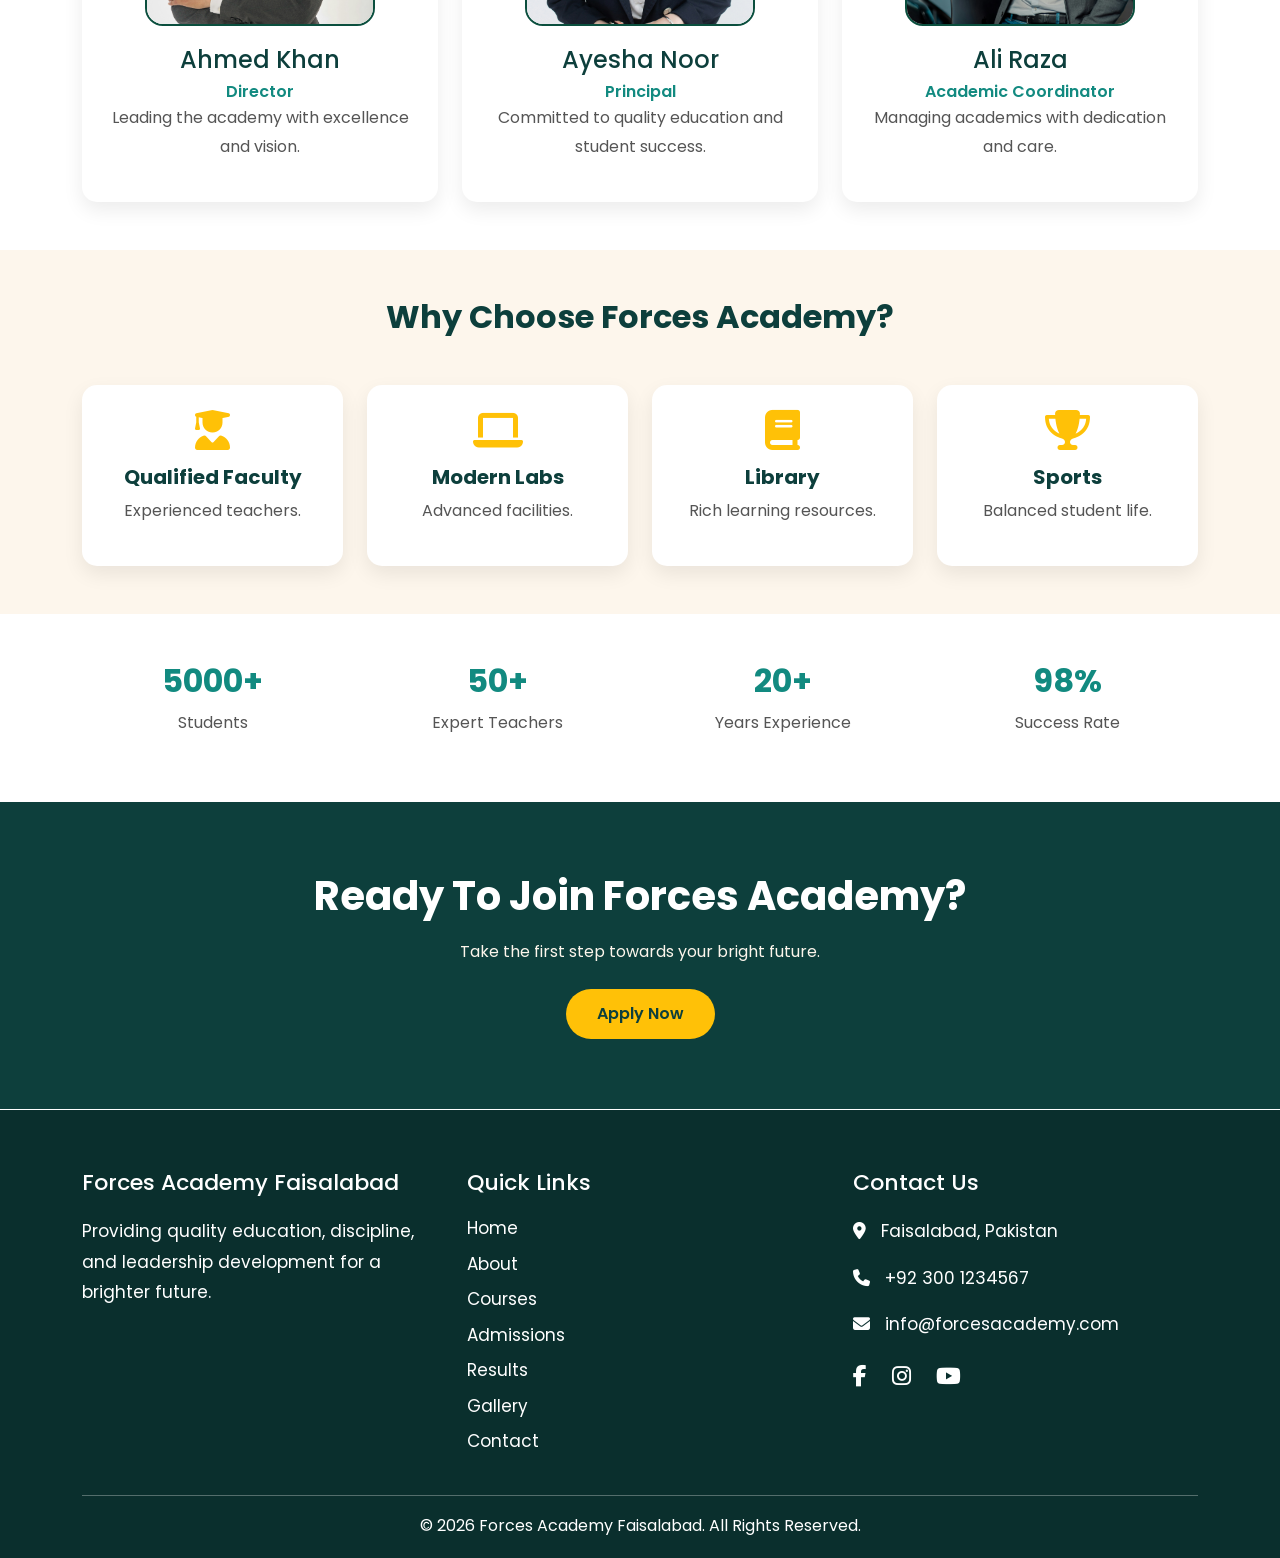
==== commit fa753f09: "Added stats counter, testimonial slider and back to top button" ====
--- a/about.html
+++ b/about.html
@@ -347,7 +347,7 @@
 
 <div class="col-6 col-md-3">
 
-<h2>1500+</h2>
+<h2>5000+</h2>
 
 <p>Students</p>
 
@@ -357,7 +357,7 @@
 
 <h2>50+</h2>
 
-<p>Teachers</p>
+<p>Expert Teachers</p>
 
 </div>
 
@@ -371,7 +371,7 @@
 
 <div class="col-6 col-md-3">
 
-<h2>95%</h2>
+<h2>98%</h2>
 
 <p>Success Rate</p>
 
@@ -411,6 +411,15 @@
 </div>
 
 </section>
+<!--=========================================
+        BACK TO TOP BUTTON
+==========================================-->
+
+<button id="backToTop" title="Go to Top">
+
+<i class="fas fa-chevron-up"></i>
+
+</button>
 <!-- Footer -->
 <footer class="site-footer">
   <div class="container">
--- a/css/style.css
+++ b/css/style.css
@@ -338,8 +338,109 @@
     color:#FFC107;
     font-size:22px;
 }
-
-
+.testimonial-slider{
+     position:relative;
+    padding-bottom:60px;
+}
+/* Left & Right Arrow Buttons */
+.carousel-control-prev,
+.carousel-control-next{
+    width: 60px;
+    opacity: 1;
+}
+
+/* Arrow Icons */
+.carousel-control-prev-icon,
+.carousel-control-next-icon{
+
+    width: 35px;
+    height: 35px;
+
+    filter:
+        brightness(0) invert(1)
+        drop-shadow(0 0 8px rgba(0,0,0,.7))
+        drop-shadow(0 0 15px rgba(255,255,255,.4));
+
+    background-size: 100% 100%;
+}
+/*=========================================
+        CUSTOM TESTIMONIAL ARROWS
+=========================================*/
+
+.custom-arrow{
+
+    font-size:42px;
+    color:#ffffff;
+    font-weight:900;
+
+    text-shadow:
+        0 0 8px rgba(255,255,255,.8),
+        0 0 18px rgba(255,255,255,.6),
+        0 0 30px rgba(255,255,255,.3);
+
+    transition:.3s ease;
+
+}
+
+.carousel-control-prev:hover .custom-arrow,
+.carousel-control-next:hover .custom-arrow{
+
+    color:#FFC107;
+
+    text-shadow:
+        0 0 10px rgba(255,193,7,.8),
+        0 0 22px rgba(255,193,7,.6),
+        0 0 35px rgba(255,193,7,.4);
+
+    transform:scale(1.15);
+
+}
+/*==============================
+    TESTIMONIAL INDICATORS
+==============================*/
+
+.carousel-indicators{
+    position:absolute;
+    bottom:-30px;
+    left:50%;
+    transform:translateX(-50%);
+    margin:0;
+}
+
+.carousel-indicators [data-bs-target]{
+
+ width:6px !important;
+height:6px !important;
+flex:0 0 6px;
+
+    margin:0 8px !important;
+
+    border-radius:50% !important;
+
+    background:rgba(255,255,255,.35) !important;
+
+    border:2px solid rgba(255,255,255,.9);
+
+    opacity:1;
+
+    transition:.3s ease;
+
+}
+
+.carousel-indicators .active{
+
+    width:10px !important;
+    height:10px !important;
+
+    flex:0 0 10px;
+
+    background:#ffffff !important;
+
+    border:2px solid #ffffff;
+
+    transform:scale(1.15);
+
+}
 /*=========================================
             GALLERY PREVIEW
 =========================================*/
@@ -1700,6 +1801,55 @@
 
 }
 /*=========================================
+        BACK TO TOP BUTTON
+=========================================*/
+
+#backToTop{
+
+    position:fixed;
+
+    right:25px;
+
+    bottom:25px;
+
+    width:52px;
+
+    height:52px;
+
+    border:none;
+
+    border-radius:50%;
+
+    background:#0D3F3C;
+
+    color:#fff;
+
+    font-size:22px;
+
+    cursor:pointer;
+
+    display:none;
+
+    z-index:999;
+
+    box-shadow:0 10px 25px rgba(0,0,0,.25);
+
+    transition:.3s;
+
+}
+
+#backToTop:hover{
+
+    background:#FFC107;
+
+    color:#0D3F3C;
+
+    transform:translateY(-5px);
+
+    box-shadow:0 15px 30px rgba(0,0,0,.35);
+
+}
+/*=========================================
               FOOTER
 =========================================*/
 
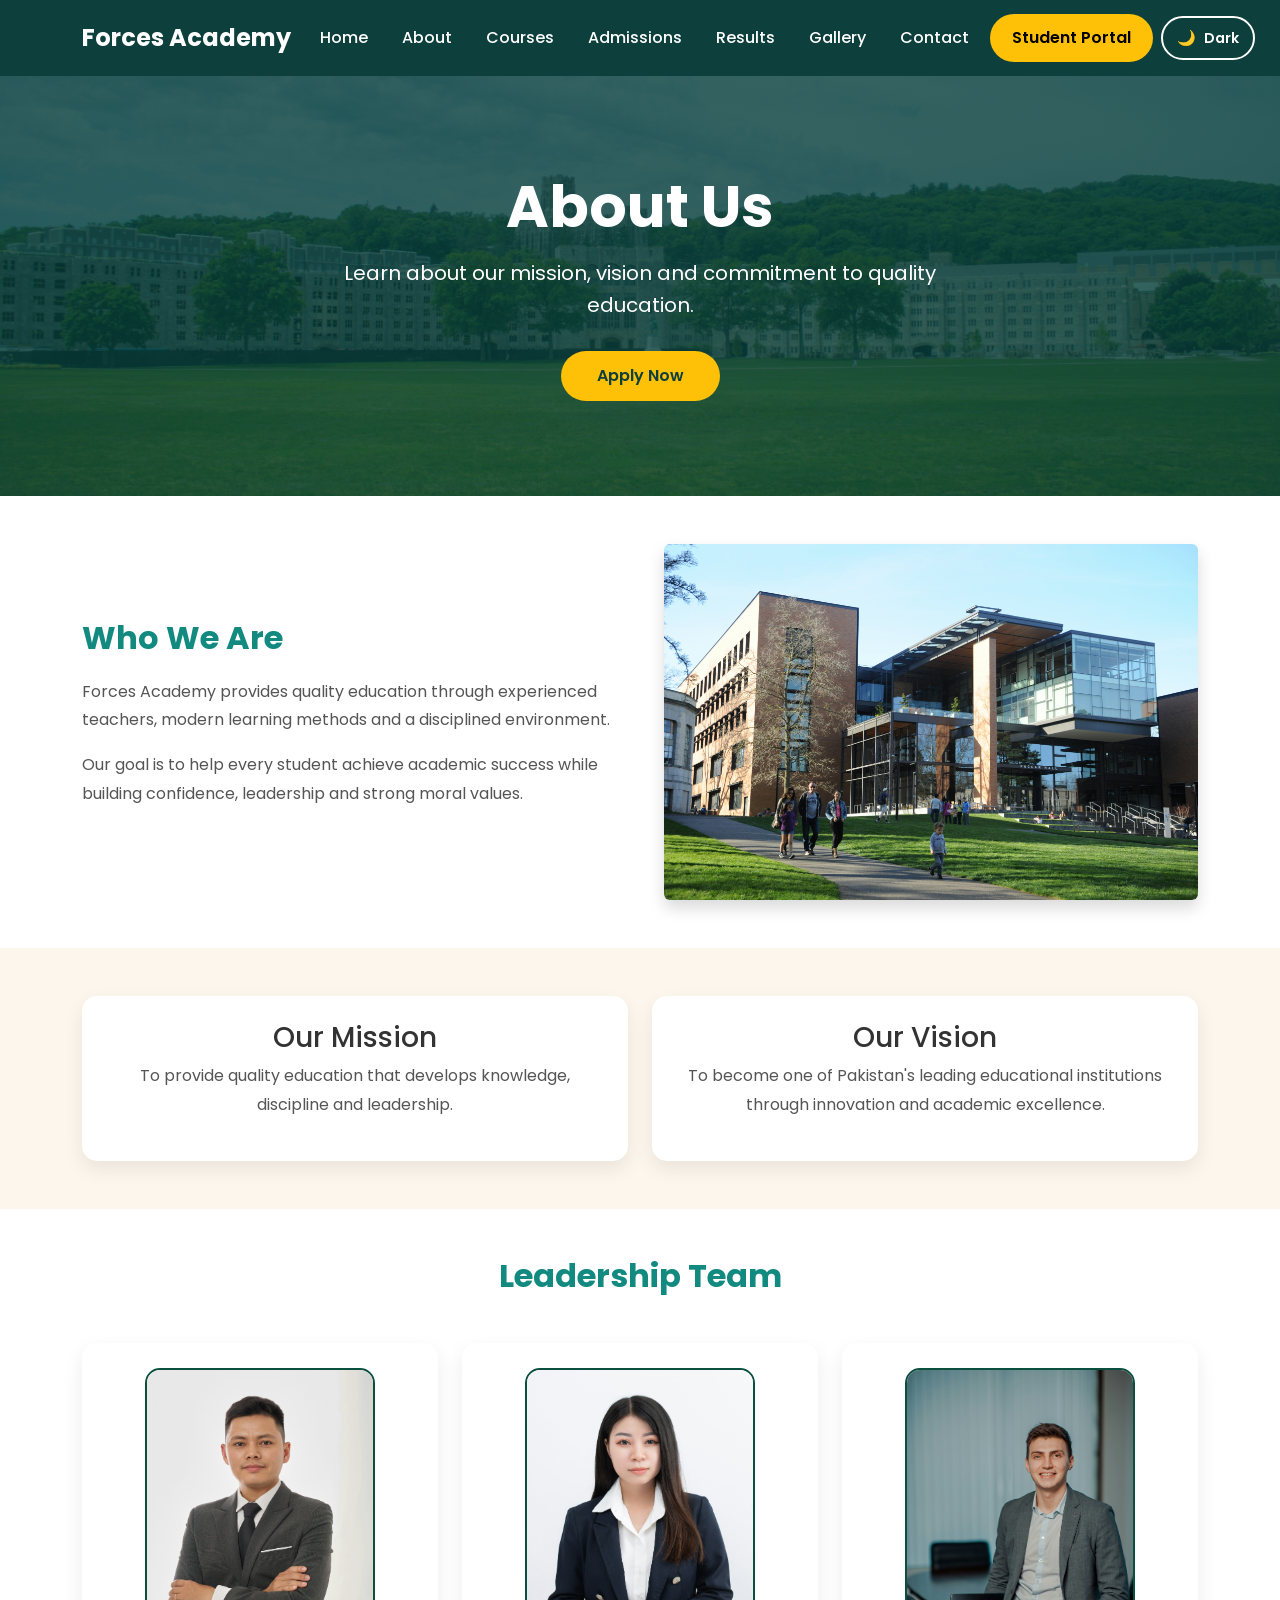
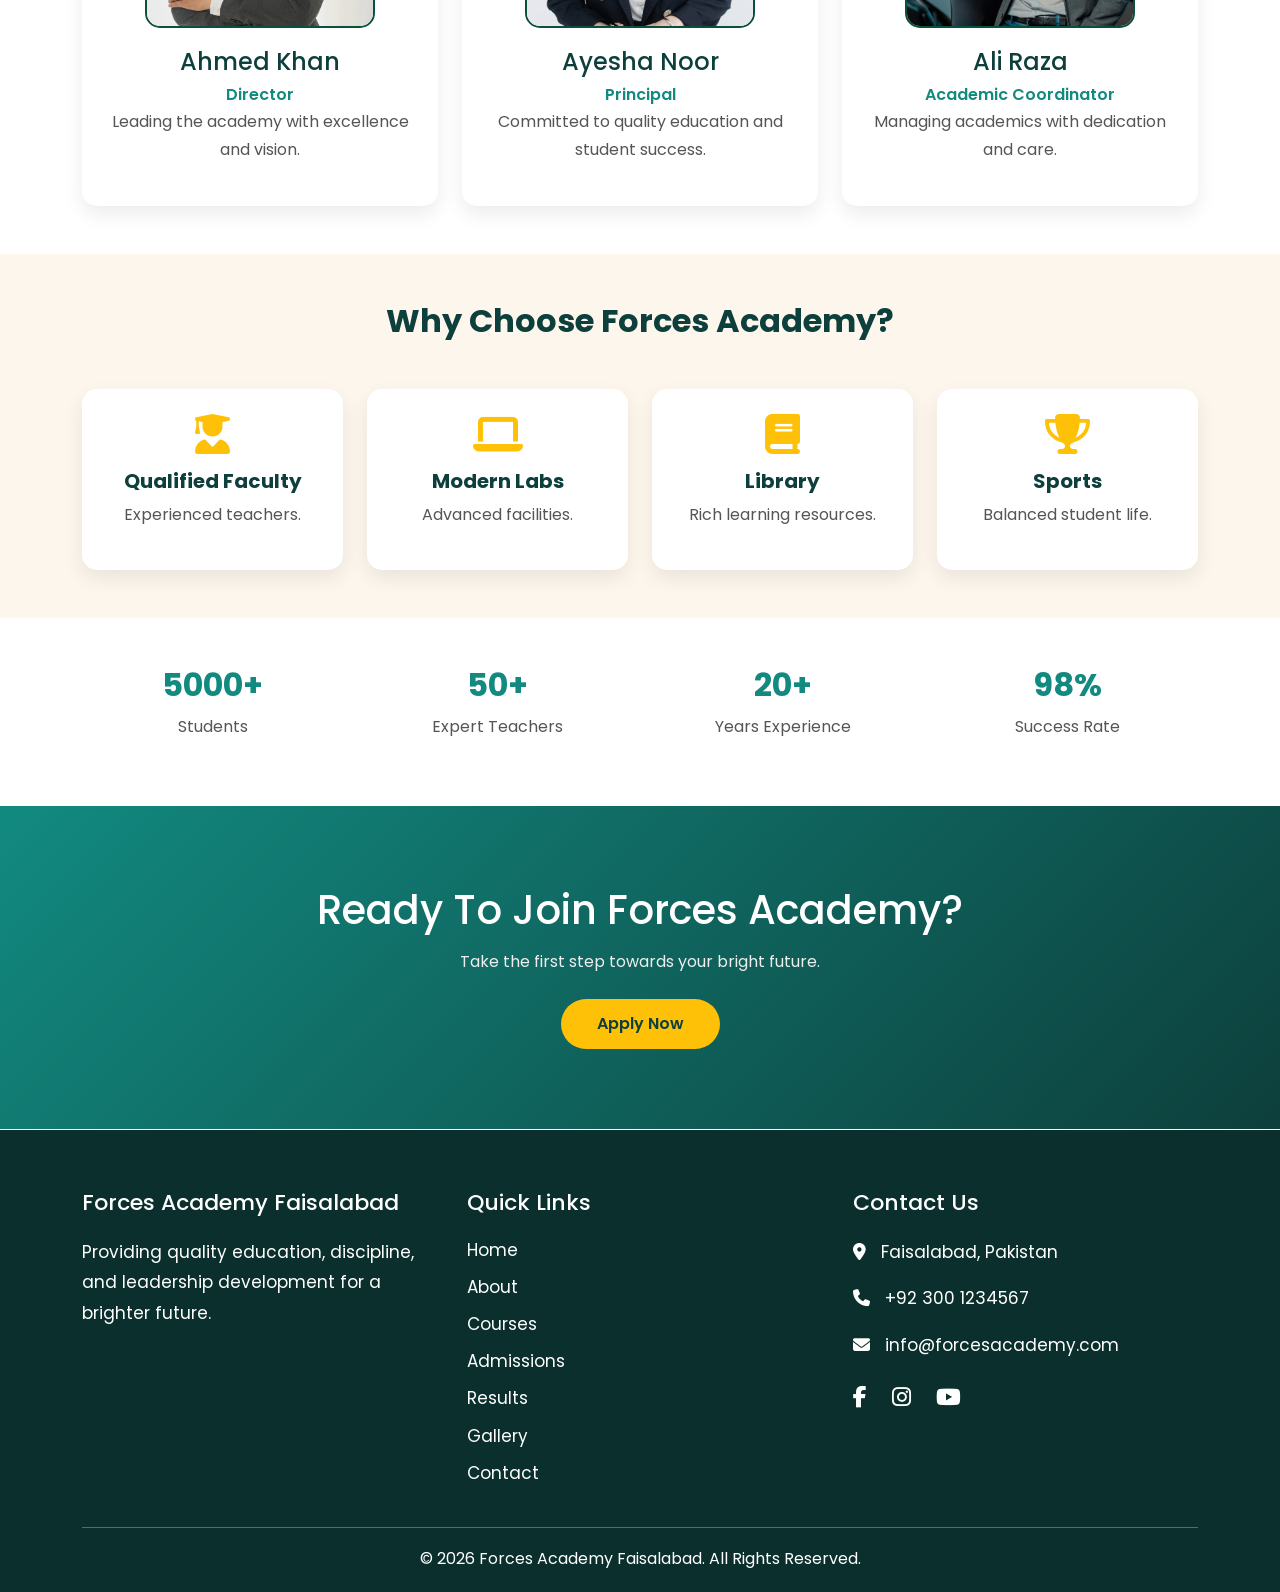
==== commit 033bd2c5: "Improve dark mode styling and fix UI consistency" ====
--- a/about.html
+++ b/about.html
@@ -24,14 +24,17 @@
         </a>
 
         <!-- Mobile Hamburger Button -->
-        <button class="navbar-toggler" type="button"
-                data-bs-toggle="collapse"
-                data-bs-target="#navMenu">
-
-            <span class="navbar-toggler-icon"></span>
-
-        </button>
-
+        <button class="navbar-toggler border-0 shadow-none"
+        type="button"
+        data-bs-toggle="collapse"
+        data-bs-target="#navMenu"
+        aria-controls="navMenu"
+        aria-expanded="false"
+        aria-label="Toggle navigation">
+
+    <i class="fas fa-bars text-white fs-3"></i>
+
+</button>
         <!-- Navigation Links -->
         <div class="collapse navbar-collapse" id="navMenu">
 
@@ -65,12 +68,20 @@
                     <a class="nav-link" href="contact.html">Contact</a>
                 </li>
 
-                <!-- Student Portal Button -->
-                <li class="nav-item">
-                    <a class="btn btn-warning fw-semibold px-3" href="#">
-                        Student Portal
-                    </a>
-                </li>
+                 <li class="nav-item d-flex align-items-center">
+
+    <!-- Student Portal -->
+    <a class="portal-btn me-2" href="#">
+        Student Portal
+    </a>
+
+    <!-- Theme Toggle -->
+    <button id="themeToggle" class="theme-btn" title="Toggle Theme">
+        🌙
+        <span class="theme-text">Dark</span>
+    </button>
+
+</li>
 
             </ul>
 
--- a/css/style.css
+++ b/css/style.css
@@ -4,19 +4,19 @@
     box-sizing:border-box;
 }
 
-body{
+
+    body{
     font-family:'Poppins',sans-serif;
-}
-.btn-warning{
-    border-radius:30px;
-    padding:10px 25px;
-}
-
+    background:#fff;
+    color:#333;
+    line-height:1.6;
+}
+
+.btn-warning,
 .btn-outline-light{
     border-radius:30px;
     padding:10px 25px;
 }
-
 /* Navbar */
 
 .custom-navbar{
@@ -36,52 +36,140 @@
 }
 
 .custom-navbar .navbar-nav{
-    gap: 9px;   /* links ke darmiyan controlled gap */
+    gap: 6px;   /* links ke darmiyan controlled gap */
 }
 
 .custom-navbar .nav-link{
     color: #ffffff !important;
     font-size: 1rem;
     font-weight: 500;
-    margin: 0 8px;
+    margin: 0 5px;
 }
 .custom-navbar .nav-link:hover{
     color: #ffc107 !important;
 }
 
 .portal-btn{
-    background-color: #ffc107;
-    color: #000;
-    font-weight: 600;
-    padding: 10px 22px;
-    border-radius: 30px;
-    text-decoration: none;
-    margin-left: 18px;
-    display: inline-block;
+    background:#FFC107;
+    color:#000;
+    text-decoration:none;
+    font-weight:600;
+
+    display:inline-flex;
+    align-items:center;
+    justify-content:center;
+
+    padding:10px 22px;
+    min-width:140px;
+    height:48px;
+
+    border-radius:30px;
+
+    white-space:nowrap;
+
+    transition:.3s;
 }
 
 .portal-btn:hover{
-    background-color: #e0a800;
-    color: #000;
-}
+    background:#e0a800;
+    color:#000;
+}
+/*=========================
+      MOBILE NAVBAR
+==========================*/
+
+.navbar-toggler{
+    outline:none;
+    box-shadow:none !important;
+}
+
+.navbar-toggler:focus{
+    box-shadow:none !important;
+}
+
+@media (max-width:991px){
+
+    .custom-navbar .navbar-collapse{
+
+        background:#0D3F3C;
+
+        margin-top:15px;
+
+        border-radius:15px;
+
+        padding:20px;
+
+        text-align:center;
+
+    }
+
+    .custom-navbar .navbar-nav{
+
+        gap:0;
+
+    }
+
+    .custom-navbar .nav-item{
+
+        margin:8px 0;
+
+    }
+    .portal-btn,
+    .btn-warning{
+
+        width:100%;
+
+        margin-top:10px;
+
+    }
+ /* theme*/
+.theme-btn{
+
+    margin-top:10px;
+
+    width:fit-content;
+
+}
+ /* hero*/
+.hero-section{
+    text-align:center;
+}
+
+.hero-section h1{
+    font-size:40px;
+}
+
+.hero-card{
+    margin-top:40px;
+}
+
+.quick-stats{
+    margin-top:40px;
+}
+
+.hero-list{
+    gap:20px;
+}
+} 
+
 /*=========================================
             HERO SECTION
 =========================================*/
 
 .hero-section{
-    position:relative;
-   background: url("../images/banner.jpg") center center/cover no-repeat;
-    min-height:90vh;
-    display:flex;
-    align-items:center;
-    overflow:hidden;
-    animation:heroZoom 18s ease-in-out infinite alternate;
+    position: relative;
+    background: url("../images/banner.jpg") center center/cover no-repeat;
+    min-height: 90vh;
+    display: flex;
+    align-items: center;
+    overflow: hidden;
+    padding: 80px 0;
 }
 
 .hero-content{
-    position:relative;
-    z-index:2;
-    padding:120px 0 100px;
+    position: relative;
+    z-index: 2;
+    padding: 40px 0;
 }
 
 .hero-tag{
@@ -114,6 +202,7 @@
     display:flex;
     gap:15px;
     flex-wrap:wrap;
+    align-items:center;
 }
 
 .hero-btn-outline{
@@ -208,14 +297,16 @@
 }
 .stat-card h3{
     color:#0D3F3C;
+    font-size:34px;
     font-weight:700;
+     transition:.3s;
 }
 
 .stat-card p{
     color:#666;
+    font-size:16px;
     margin:0;
 }
-
 .stat-card:hover i,
 .stat-card:hover h3,
 .stat-card:hover p{
@@ -226,16 +317,7 @@
    transform:translateY(-6px);
 }
 
-.stat-card h3{
-    font-size:34px;
-    font-weight:700;
-    transition:.3s;
-}
-
-.stat-card p{
-    font-size:16px;
-    margin:0;
-}
+
 /*=========================================
             HOME LIST
 =========================================*/
@@ -477,30 +559,6 @@
             RESPONSIVE
 =========================================*/
 
-@media(max-width:991px){
-
-.hero-section{
-    text-align:center;
-}
-
-.hero-section h1{
-    font-size:40px;
-}
-
-.hero-card{
-    margin-top:40px;
-}
-
-.quick-stats{
-    margin-top:40px;
-}
-
-.hero-list{
-    gap:20px;
-}
-
-}
-
 @media(max-width:768px){
 
 .hero-section h1{
@@ -665,8 +723,6 @@
     transform:translateY(-8px);
 
 }
-
-/* ---------- Leadership ---------- */
 
 /* ===== Leadership Team Images ===== */
 
@@ -702,24 +758,6 @@
 
 }
 
-/* ---------- Features ---------- */
-
-.feature-card i{
-
-    font-size:40px;
-
-    color:#FFC107;
-
-    margin-bottom:15px;
-
-}
-
-.feature-card h5{
-
-    color:#0D3F3C;
-
-}
-
 /* ---------- Statistics ---------- */
 
 .section-light h2{
@@ -807,11 +845,6 @@
     padding:80px 0;
 }
 
-.section-heading{
-    color:#0D3F3C;
-    font-weight:700;
-    margin-bottom:20px;
-}
 
 .section-text{
     max-width:700px;
@@ -823,19 +856,6 @@
 
 .banner-buttons{
     margin-top:25px;
-}
-
-.banner-btn{
-    background:#FFC107;
-    color:#0D3F3C;
-    border-radius:30px;
-    padding:12px 30px;
-    font-weight:600;
-}
-
-.banner-btn:hover{
-    background:#e6ac00;
-    color:#fff;
 }
 
 .banner-btn-outline{
@@ -964,24 +984,6 @@
     color:#0D3F3C;
 }
 
-/* CTA */
-
-.cta-section{
-    background:linear-gradient(135deg,#128A80,#0D3F3C);
-    color:#fff;
-    text-align:center;
-    padding:80px 20px;
-}
-
-.cta-section h2{
-    font-weight:700;
-}
-
-.cta-section p{
-    margin:20px auto;
-    max-width:650px;
-    color:#f5f5f5;
-}
 
 /* Responsive */
 
@@ -1180,19 +1182,6 @@
     background:#FDF6EC;
     color:#0D3F3C;
 }
-/* CTA */
-
-.cta-section{
-    background:linear-gradient(135deg,#128A80,#0D3F3C);
-    color:white;
-    padding:70px 20px;
-    text-align:center;
-}
-
-.cta-section h2{
-    font-weight:700;
-}
-
 
 /* Mobile */
 
@@ -1420,9 +1409,9 @@
 .testimonial-card span{
     color:#128A80;
 }
-
-
-/* ---------- Responsive ---------- */
+/*=========================================
+            RESPONSIVE
+=========================================*/
 
 @media(max-width:768px){
 
@@ -1441,6 +1430,9 @@
     width:150px;
     height:150px;
 }
+
+}
+
 /*=========================================
             PRINT STYLE
 =========================================*/
@@ -1451,7 +1443,6 @@
     display:none !important;
 }
 
-}
 }
 /*=========================================
             GALLERY MENU
@@ -1490,6 +1481,7 @@
     overflow:hidden;
     border-radius:18px;
     box-shadow:0 10px 20px rgba(0,0,0,.12);
+      cursor:pointer;
 }
 
 .gallery-card img{
@@ -1517,6 +1509,7 @@
     justify-content:center;
     opacity:0;
     transition:.4s;
+      pointer-events:none;
 }
 
 .gallery-card:hover .gallery-overlay{
@@ -1534,12 +1527,66 @@
             STUDENT LIFE
 =========================================*/
 
-.section-light img{
+.student-life img{
     border-radius:18px;
 }
 
-.section-light .banner-btn{
+.student-life .banner-btn{
     margin-top:15px;
+}
+/*=========================================
+            IMAGE POPUP
+=========================================*/
+
+.image-popup{
+    display:none;
+    position:fixed;
+    top:0;
+    left:0;
+    width:100%;
+    height:100%;
+    background:rgba(0,0,0,.92);
+    justify-content:center;
+    align-items:center;
+    z-index:9999;
+}
+
+.image-popup img{
+    max-width:90%;
+    max-height:90%;
+    border-radius:15px;
+    box-shadow:0 15px 40px rgba(0,0,0,.5);
+    animation:zoomIn .3s ease;
+}
+
+.close-popup{
+    position:absolute;
+    top:20px;
+    right:35px;
+    color:#fff;
+    font-size:45px;
+    font-weight:bold;
+    cursor:pointer;
+    transition:.3s;
+}
+
+.close-popup:hover{
+    color:#ffd54f;
+    transform:scale(1.1);
+}
+
+@keyframes zoomIn{
+
+from{
+    transform:scale(.8);
+    opacity:0;
+}
+
+to{
+    transform:scale(1);
+    opacity:1;
+}
+
 }
 /*=========================================
             CONTACT CARDS
@@ -1694,22 +1741,6 @@
     overflow:hidden;
     box-shadow:0 5px 15px rgba(0,0,0,.08);
 }
-
-.accordion-button{
-    background:#fff;
-    color:#0D3F3C;
-    font-weight:600;
-}
-
-.accordion-button:not(.collapsed){
-    background:#128A80;
-    color:#fff;
-}
-
-.accordion-button:focus{
-    box-shadow:none;
-}
-
 .accordion-body{
     background:#FDF6EC;
 }
@@ -1757,30 +1788,6 @@
 .social-card:hover p{
     color:#fff;
 }
-
-
-/*=========================================
-                CTA
-=========================================*/
-
-.cta-section{
-    background:#0D3F3C;
-    color:#fff;
-    padding:70px 20px;
-    text-align:center;
-}
-
-.cta-section h2{
-    font-weight:700;
-    margin-bottom:20px;
-}
-
-.cta-section p{
-    max-width:700px;
-    margin:0 auto 25px;
-    color:#FDF6EC;
-}
-
 
 /*=========================================
             RESPONSIVE
@@ -1982,4 +1989,198 @@
         justify-content:center;
     }
 
+}
+/*=========================================
+           DARKMODE THEME BUTTON
+=========================================*/
+
+.theme-btn{
+
+    display:flex;
+    align-items:center;
+    gap:8px;
+
+    background:transparent;
+
+    color:#fff;
+
+    border:2px solid #fff;
+
+    border-radius:30px;
+
+    padding:8px 14px;
+
+    font-size:15px;
+
+    font-weight:600;
+
+    cursor:pointer;
+
+    transition:.3s;
+
+}
+
+.theme-btn:hover{
+
+    background:#fff;
+
+    color:#0D3F3C;
+
+}
+
+.theme-btn .theme-text{
+
+    font-size:14px;
+
+}
+/*=========================================
+            DARK MODE
+=========================================*/
+
+body.dark-mode{
+    background:#121212;
+    color:#f5f5f5;
+}
+
+/* Sections */
+body.dark-mode .section-light,
+body.dark-mode .section-grey,
+body.dark-mode .section-cream{
+    background:#1b1b1b;
+}
+
+/* Cards */
+body.dark-mode .stat-card,
+body.dark-mode .feature-card,
+body.dark-mode .about-feature-card,
+body.dark-mode .info-card,
+body.dark-mode .team-card,
+body.dark-mode .course-card,
+body.dark-mode .admission-card,
+body.dark-mode .apply-step,
+body.dark-mode .result-card,
+body.dark-mode .topper-card,
+body.dark-mode .testimonial-card,
+body.dark-mode .contact-card,
+body.dark-mode .why-card,
+body.dark-mode .social-card,
+body.dark-mode .gallery-card,
+body.dark-mode .result-search-card,
+body.dark-mode .timeline-box div,
+body.dark-mode .hours-card{
+
+background:#242424;
+color:#ffffff;
+border:1px solid #3a3a3a;
+box-shadow:0 8px 20px rgba(0,0,0,.35);
+
+}
+
+/*=========================================
+        TEXT (Except Hero Banner)
+=========================================*/
+
+body.dark-mode .section-light h1,
+body.dark-mode .section-light h2,
+body.dark-mode .section-light h3,
+body.dark-mode .section-light h4,
+body.dark-mode .section-light h5,
+body.dark-mode .section-light h6,
+body.dark-mode .section-light p,
+body.dark-mode .section-light li,
+body.dark-mode .section-light span,
+
+body.dark-mode .section-grey h1,
+body.dark-mode .section-grey h2,
+body.dark-mode .section-grey h3,
+body.dark-mode .section-grey h4,
+body.dark-mode .section-grey h5,
+body.dark-mode .section-grey h6,
+body.dark-mode .section-grey p,
+body.dark-mode .section-grey li,
+body.dark-mode .section-grey span,
+
+body.dark-mode .section-cream h1,
+body.dark-mode .section-cream h2,
+body.dark-mode .section-cream h3,
+body.dark-mode .section-cream h4,
+body.dark-mode .section-cream h5,
+body.dark-mode .section-cream h6,
+body.dark-mode .section-cream p,
+body.dark-mode .section-cream li,
+body.dark-mode .section-cream span{
+    color:#f5f5f5;
+}
+/* Forms */
+body.dark-mode input,
+body.dark-mode textarea,
+body.dark-mode select{
+    background:#2f2f2f;
+    color:#ffffff;
+    border:1px solid #555;
+}
+
+body.dark-mode input::placeholder,
+body.dark-mode textarea::placeholder{
+    color:#bdbdbd;
+}
+
+/* Tables */
+body.dark-mode table{
+    background:#242424;
+    color:#ffffff;
+}
+
+body.dark-mode td{
+    background:#242424;
+    color:#ffffff;
+}
+
+body.dark-mode tbody tr:hover{
+    background:#2f2f2f;
+}
+
+/* Accordion */
+body.dark-mode .accordion-button{
+    background:#242424;
+    color:#ffffff;
+}
+
+body.dark-mode .accordion-body{
+    background:#1f1f1f;
+    color:#dddddd;
+}
+
+/* Documents Box */
+body.dark-mode .documents-box{
+    background:#242424;
+}
+
+/* Search Box */
+body.dark-mode .search-box input{
+    background:#2f2f2f;
+    color:#fff;
+}
+
+/* Gallery Popup */
+body.dark-mode .image-popup{
+    background:rgba(0,0,0,.95);
+}
+/*=========================================
+        STAT CARD TEXT FIX
+=========================================*/
+
+body.dark-mode .stat-card i{
+    color:#128A80 !important;
+}
+
+body.dark-mode .stat-card h2,
+body.dark-mode .stat-card h3,
+body.dark-mode .stat-card h4{
+    color:#ffffff !important;
+}
+
+body.dark-mode .stat-card p,
+body.dark-mode .stat-card span{
+    color:#ffffff !important;
 }
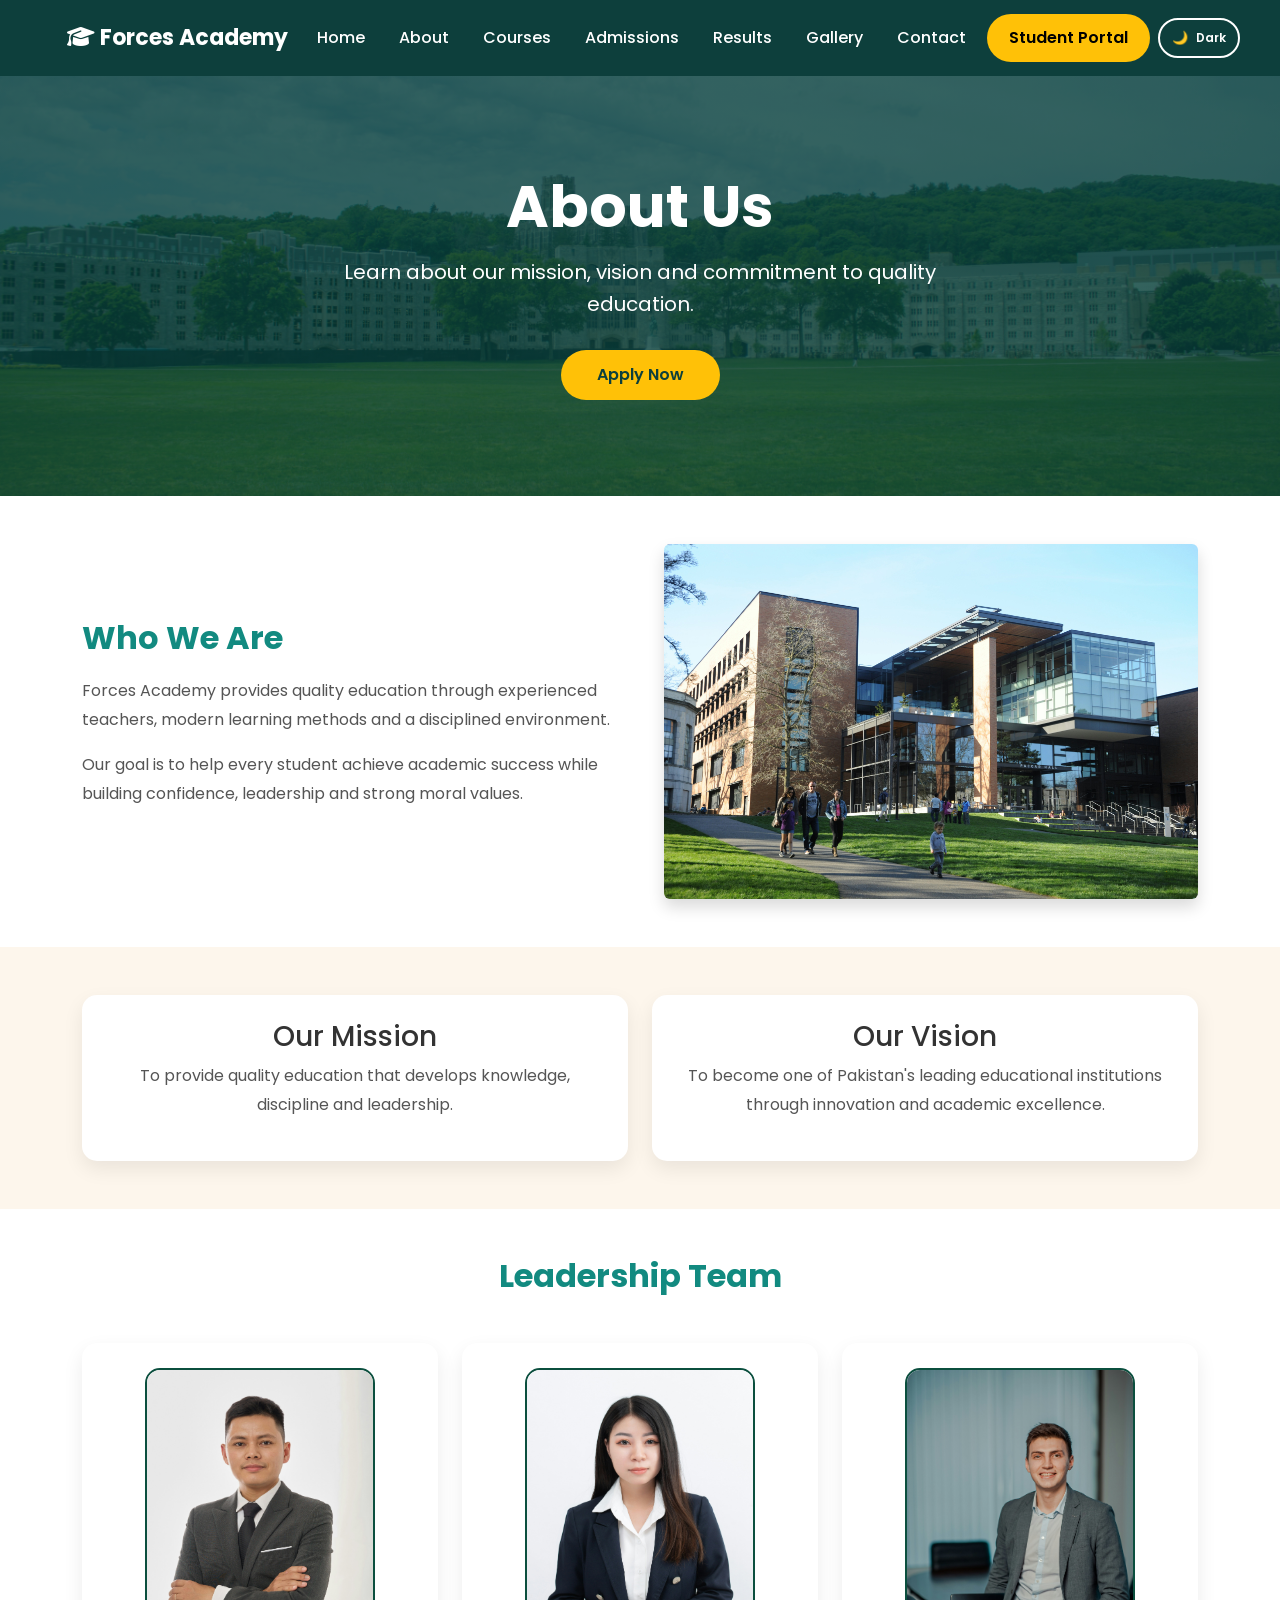
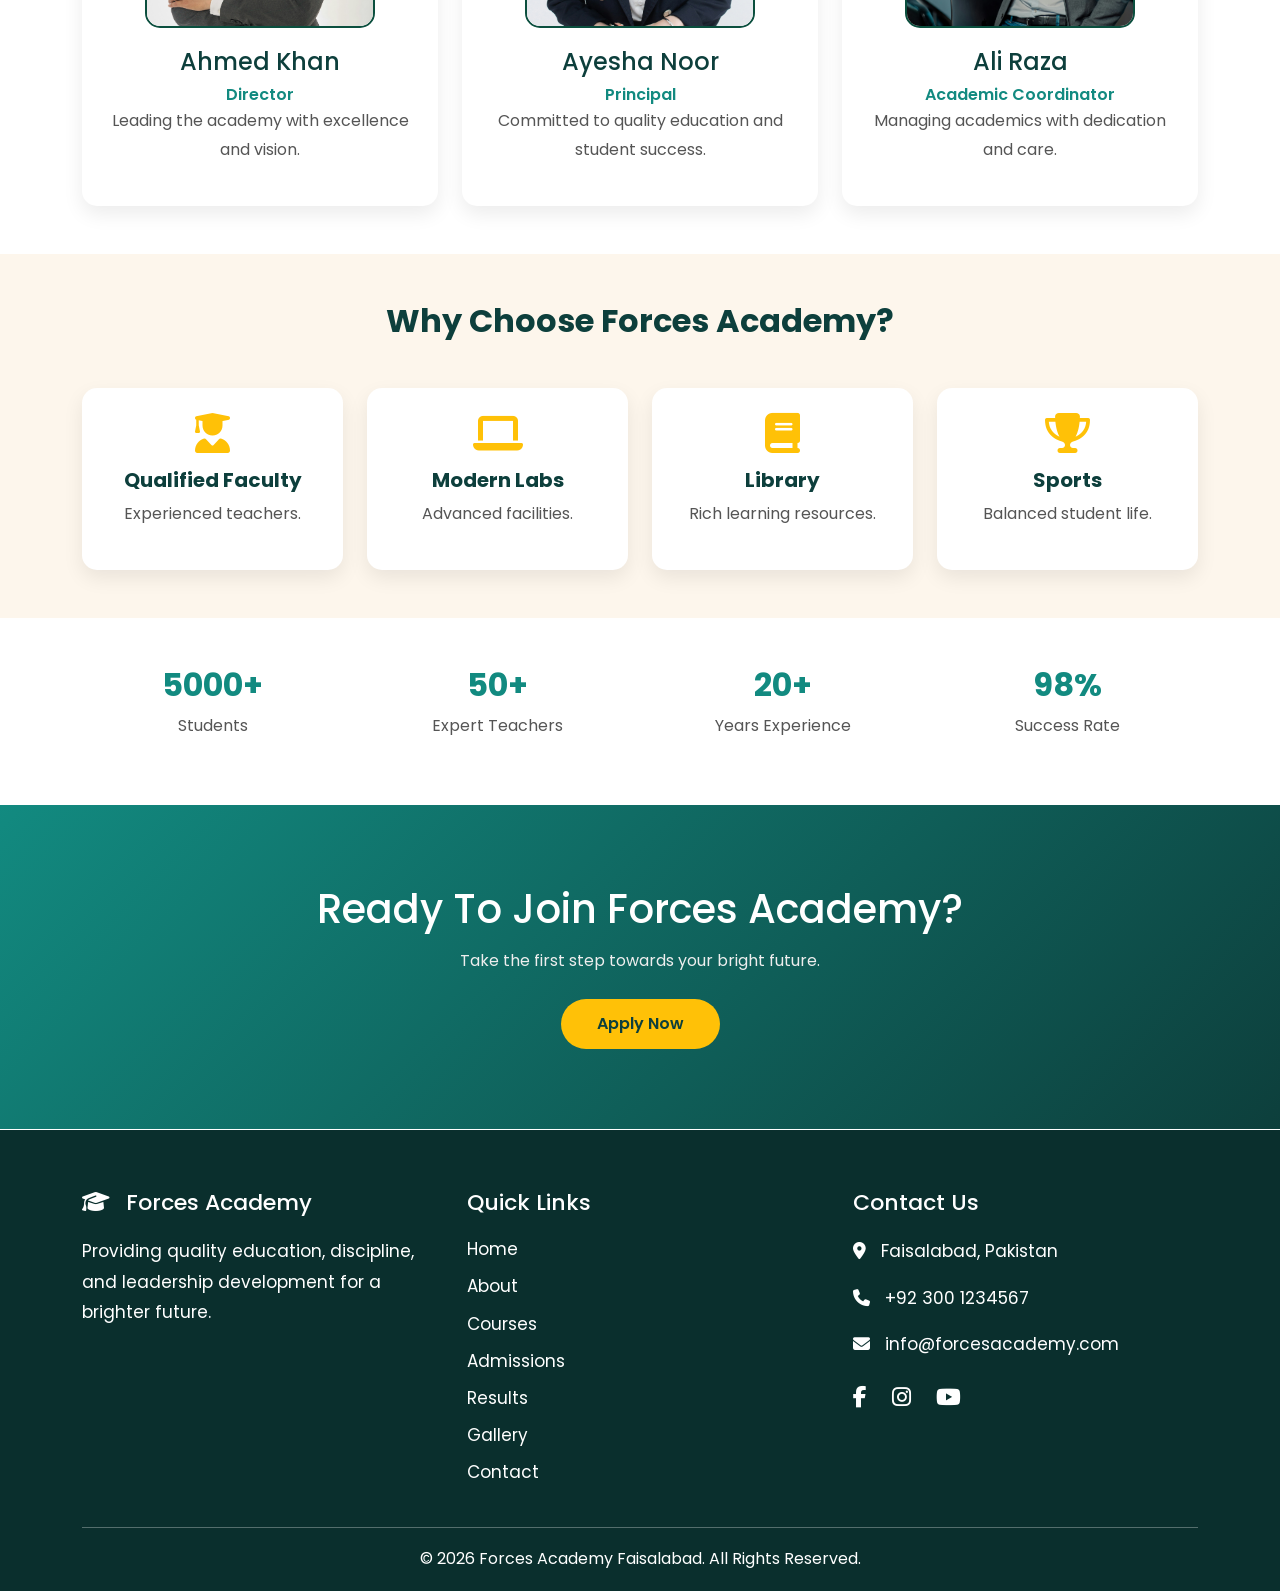
==== commit b812c630: "Completed SEO meta tags, favicon and navbar updates" ====
--- a/about.html
+++ b/about.html
@@ -3,7 +3,15 @@
 <head>
   <meta charset="UTF-8">
   <meta name="viewport" content="width=device-width, initial-scale=1.0">
-  <title>About - Forces Academy</title>
+  <title>Forces Academy | About Us</title>
+  <link rel="icon" type="image/png" href="images/favicon.png">
+  <meta name="description" content="Learn about Forces Academy, our mission, vision, experienced faculty, and commitment to providing quality education for students.">
+
+<meta name="keywords" content="Forces Academy, about, mission, vision, faculty, education">
+
+<meta property="og:title" content="Forces Academy | About Us">
+
+<meta property="og:description" content="Discover the mission, vision, and educational excellence of Forces Academy.">
 
   <link href="https://cdn.jsdelivr.net/npm/bootstrap@5.3.7/dist/css/bootstrap.min.css" rel="stylesheet">
   <link rel="stylesheet" href="css/style.css">
@@ -20,8 +28,8 @@
 
         <!-- Logo -->
         <a class="navbar-brand fw-bold" href="index.html">
-            Forces Academy
-        </a>
+             <i class="fas fa-graduation-cap"></i> Forces Academy
+</a>
 
         <!-- Mobile Hamburger Button -->
         <button class="navbar-toggler border-0 shadow-none"
@@ -97,7 +105,7 @@
 
     <div class="banner-overlay"></div>
 
-    <div class="container banner-content text-center">
+    <div class="container banner-content text-center hero-left">
 
         <h1>About Us</h1>
 
@@ -139,9 +147,9 @@
 
 <div class="col-lg-6">
 
-<img src="images/about.jpg"
+<img src="images/about.jpg" 
 class="img-fluid rounded shadow"
-alt="About Academy">
+alt="Forces Academy campus">
 
 </div>
 
@@ -440,7 +448,7 @@
       <!-- About -->
       <div class="footer-col">
 
-        <h3>Forces Academy Faisalabad</h3>
+        <h3> <i class="fas fa-graduation-cap"></i> Forces Academy</h3>
 
         <p>
           Providing quality education, discipline, and leadership development
--- a/css/style.css
+++ b/css/style.css
@@ -22,13 +22,17 @@
 .custom-navbar{
     background-color: #0d3f3c;
     padding: 14px 0;
+    position: sticky;
+top: 0;
+z-index: 1000;
     
 }
 
 .custom-navbar .navbar-brand{
     color: #ffffff;
     font-weight: 700;
-    font-size: 24px;   
+    font-size: 22px; 
+    margin-left: -15px;  
 }
 
 .custom-navbar .navbar-brand:hover{
@@ -36,7 +40,7 @@
 }
 
 .custom-navbar .navbar-nav{
-    gap: 6px;   /* links ke darmiyan controlled gap */
+    gap: 5px;   /* links ke darmiyan controlled gap */
 }
 
 .custom-navbar .nav-link{
@@ -74,6 +78,7 @@
     background:#e0a800;
     color:#000;
 }
+
 /*=========================
       MOBILE NAVBAR
 ==========================*/
@@ -2008,9 +2013,9 @@
 
     border-radius:30px;
 
-    padding:8px 14px;
-
-    font-size:15px;
+    padding:8px 12px;
+
+    font-size:13px;
 
     font-weight:600;
 
@@ -2030,7 +2035,7 @@
 
 .theme-btn .theme-text{
 
-    font-size:14px;
+    font-size:12px;
 
 }
 /*=========================================
@@ -2067,12 +2072,15 @@
 body.dark-mode .gallery-card,
 body.dark-mode .result-search-card,
 body.dark-mode .timeline-box div,
-body.dark-mode .hours-card{
-
-background:#242424;
-color:#ffffff;
-border:1px solid #3a3a3a;
-box-shadow:0 8px 20px rgba(0,0,0,.35);
+body.dark-mode .hours-card,
+body.dark-mode .mini-course-card,
+body.dark-mode .achievement-card,
+body.dark-mode .testimonial-box{
+
+    background:#242424;
+    color:#ffffff;
+    border:1px solid #3a3a3a;
+    box-shadow:0 8px 20px rgba(0,0,0,.35);
 
 }
 
@@ -2111,12 +2119,31 @@
 body.dark-mode .section-cream span{
     color:#f5f5f5;
 }
+
+/* Featured Courses */
+body.dark-mode .mini-course-card h4,
+body.dark-mode .mini-course-card p{
+    color:#fff !important;
+}
+
+/* Achievement */
+body.dark-mode .achievement-card h2,
+body.dark-mode .achievement-card p{
+    color:#fff !important;
+}
+
+/* Testimonial */
+body.dark-mode .testimonial-box h5,
+body.dark-mode .testimonial-box p{
+    color:#fff !important;
+}
+
 /* Forms */
 body.dark-mode input,
 body.dark-mode textarea,
 body.dark-mode select{
     background:#2f2f2f;
-    color:#ffffff;
+    color:#fff;
     border:1px solid #555;
 }
 
@@ -2126,14 +2153,10 @@
 }
 
 /* Tables */
-body.dark-mode table{
-    background:#242424;
-    color:#ffffff;
-}
-
+body.dark-mode table,
 body.dark-mode td{
     background:#242424;
-    color:#ffffff;
+    color:#fff;
 }
 
 body.dark-mode tbody tr:hover{
@@ -2143,31 +2166,26 @@
 /* Accordion */
 body.dark-mode .accordion-button{
     background:#242424;
-    color:#ffffff;
+    color:#fff;
 }
 
 body.dark-mode .accordion-body{
     background:#1f1f1f;
-    color:#dddddd;
-}
-
-/* Documents Box */
+    color:#ddd;
+}
+
+/* Documents */
 body.dark-mode .documents-box{
     background:#242424;
-}
-
-/* Search Box */
-body.dark-mode .search-box input{
-    background:#2f2f2f;
-    color:#fff;
 }
 
 /* Gallery Popup */
 body.dark-mode .image-popup{
     background:rgba(0,0,0,.95);
 }
-/*=========================================
-        STAT CARD TEXT FIX
+
+/*=========================================
+        STAT CARD FIX
 =========================================*/
 
 body.dark-mode .stat-card i{
@@ -2176,11 +2194,43 @@
 
 body.dark-mode .stat-card h2,
 body.dark-mode .stat-card h3,
-body.dark-mode .stat-card h4{
-    color:#ffffff !important;
-}
-
+body.dark-mode .stat-card h4,
 body.dark-mode .stat-card p,
 body.dark-mode .stat-card span{
-    color:#ffffff !important;
-}+    color:#fff !important;
+}
+/*=========================================
+        HERO PAGE LOAD ANIMATION
+=========================================*/
+
+.hero-left{
+    animation:heroFade 1s ease;
+}
+
+@keyframes heroFade{
+
+    from{
+        opacity:0;
+        transform:translateY(35px);
+    }
+
+    to{
+        opacity:1;
+        transform:translateY(0);
+    }
+
+}
+/*=========================================
+        SCROLL REVEAL
+=========================================*/
+
+.reveal{
+    opacity:0;
+    transform:translateY(50px);
+    transition:all .8s ease;
+}
+
+.reveal.active{
+    opacity:1;
+    transform:translateY(0);
+}
